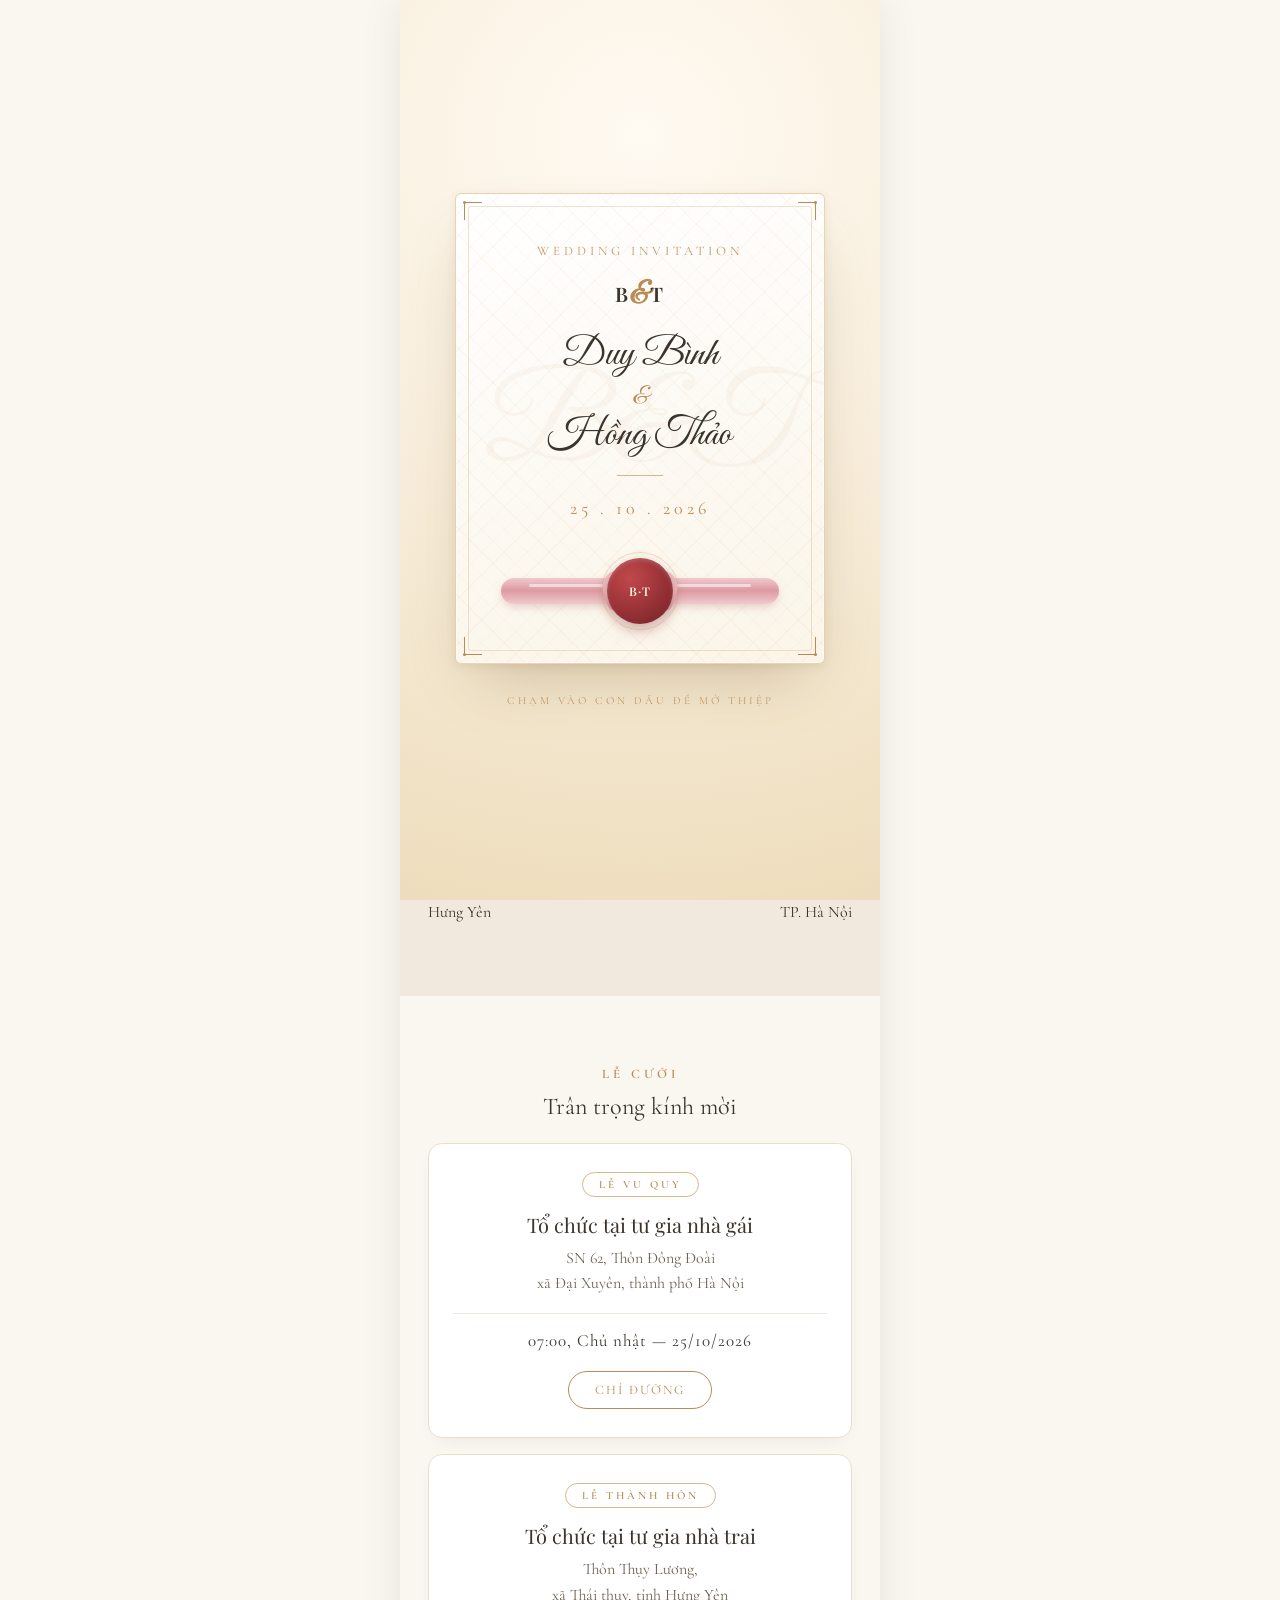
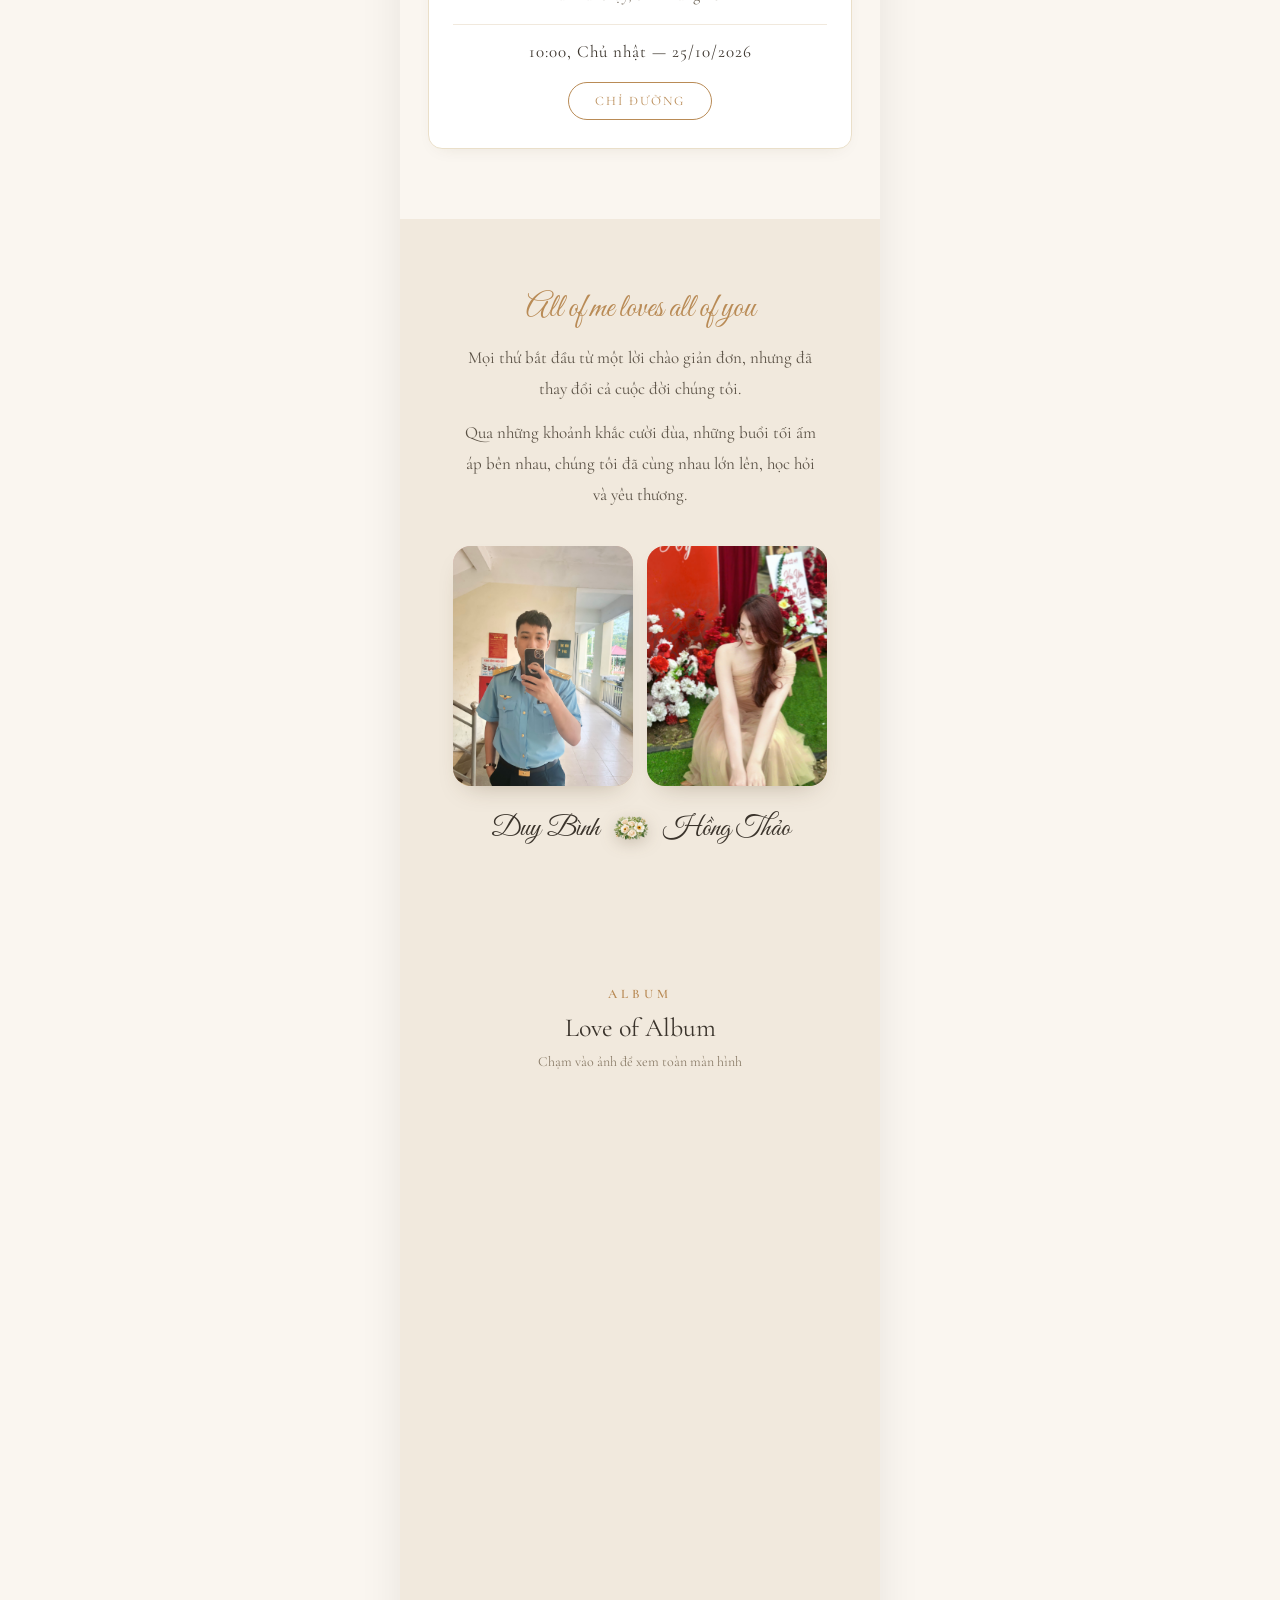
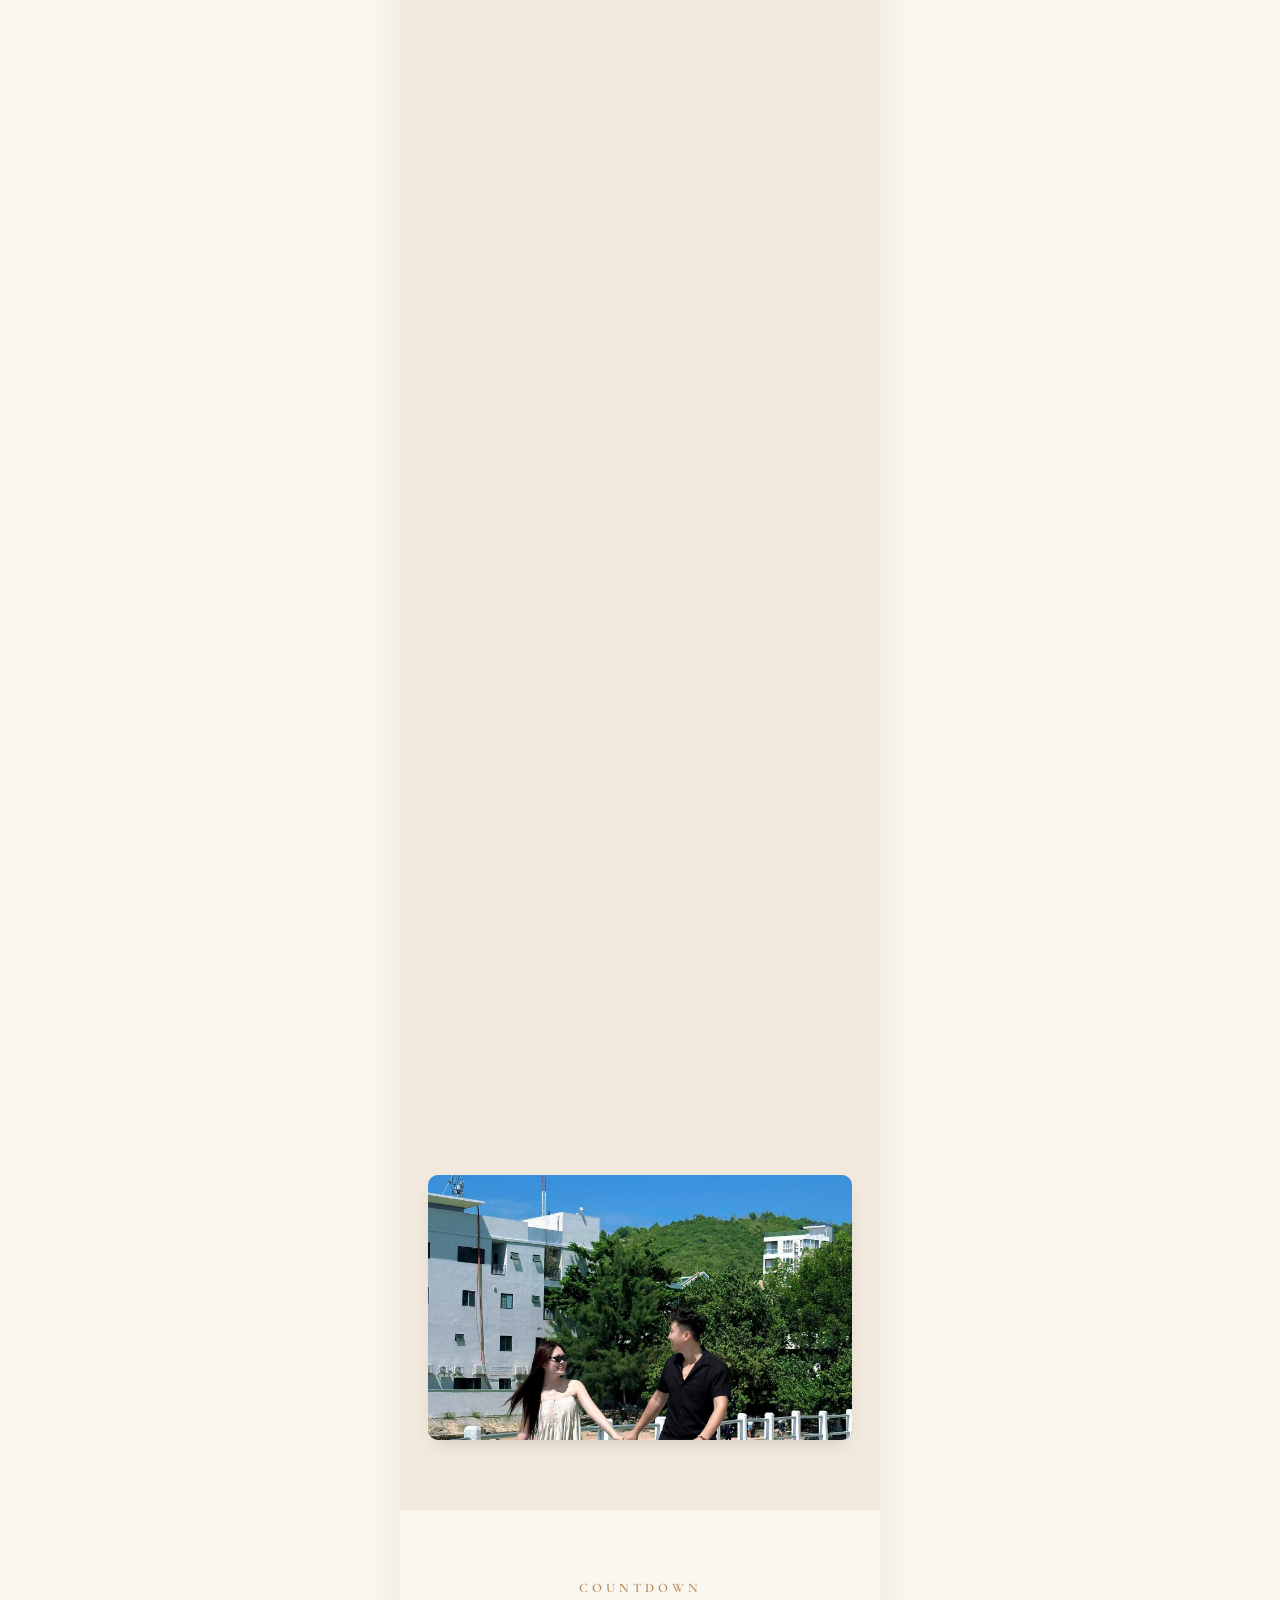
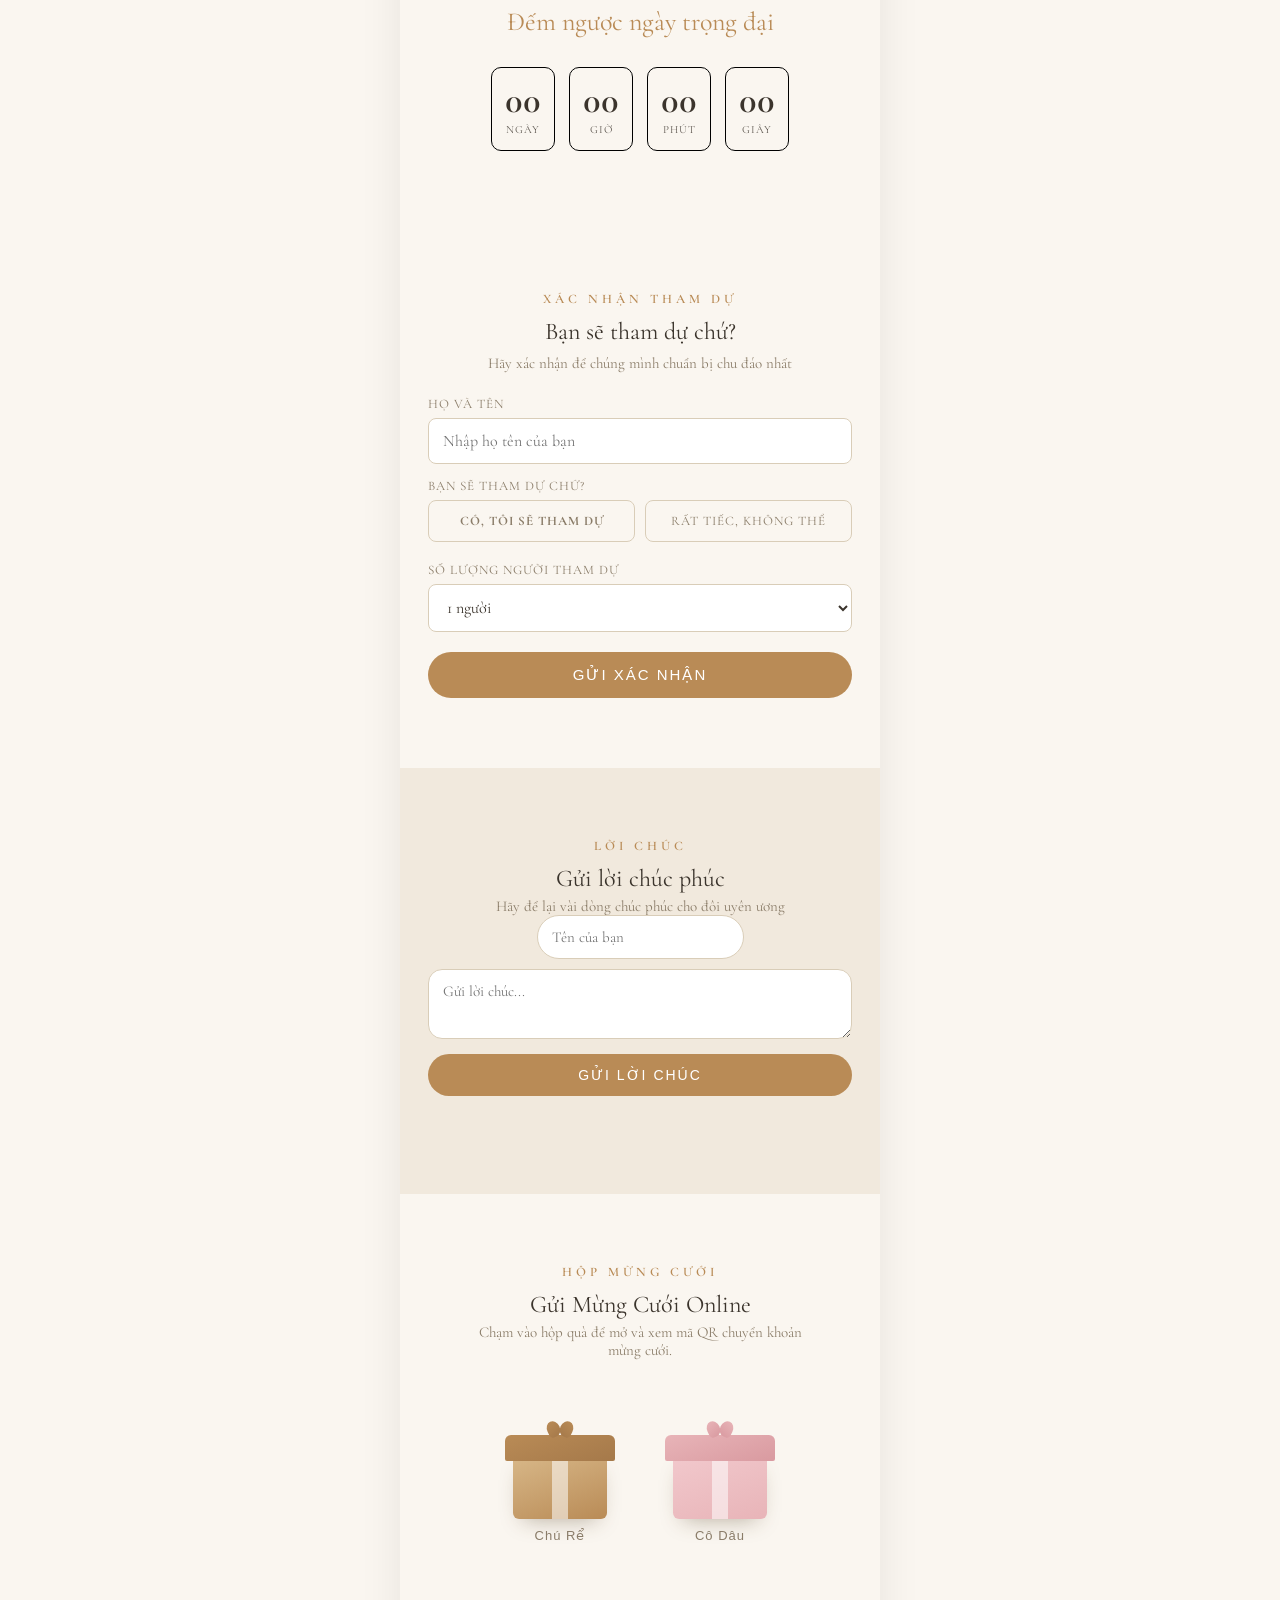
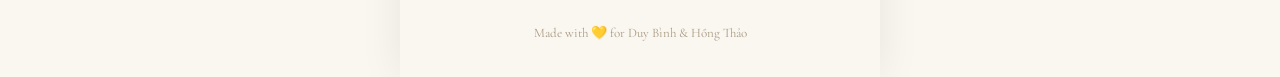
==== index.html @ 0017459c "Add files via upload" ====
<!DOCTYPE html>
<html lang="vi">
<head>
<meta charset="UTF-8">
<meta name="viewport" content="width=device-width, initial-scale=1, maximum-scale=1, user-scalable=no, viewport-fit=cover">
<meta name="theme-color" content="#f4efe6">
<meta name="format-detection" content="telephone=no, date=no, email=no, address=no">
<meta name="mobile-web-app-capable" content="yes">
<meta name="apple-mobile-web-app-capable" content="yes">
<meta name="apple-mobile-web-app-status-bar-style" content="black-translucent">
<title>Duy Bình & Hồng Thảo - Thiệp Cưới Online</title>

<!-- Hiển thị đẹp khi chia sẻ link qua Zalo / Messenger -->
<meta property="og:title" content="Thiệp cưới Duy Bình & Hồng Thảo">
<meta property="og:description" content="Trân trọng kính mời bạn đến chung vui trong ngày cưới của chúng mình - 25/10/2026">
<meta property="og:image" content="https://duybinhphp.github.io/binhthaowedding/images/ab19.jpg">
<meta property="og:image:secure_url" content="https://duybinhphp.github.io/binhthaowedding/images/ab19.jpg">
<meta property="og:image:type" content="image/jpeg">
<meta property="og:image:width" content="1200">
<meta property="og:image:height" content="630">
<meta property="og:url" content="https://duybinhphp.github.io/binhthaowedding/">
<meta property="og:type" content="website">
<meta property="fb:app_id" content="2177525933144656">
 
<link rel="preconnect" href="https://fonts.googleapis.com">
<link rel="preconnect" href="https://fonts.gstatic.com" crossorigin>
<link href="https://fonts.googleapis.com/css2?family=Great+Vibes&family=Playfair+Display:ital,wght@0,400;0,600;1,400&family=Cormorant+Garamond:wght@400;500;600&display=swap" rel="stylesheet">
<link rel="stylesheet" href="style.css?v=3">
</head>
<body>
 
<div class="wrap">

  <!-- COVER : thiệp mời sang trọng, ấn dấu sáp -->
  <div id="cover">
    <div class="lux-envelope" id="envelope">
      <div class="lux-frame">
        <span class="lux-corner tl"></span>
        <span class="lux-corner tr"></span>
        <span class="lux-corner bl"></span>
        <span class="lux-corner br"></span>
 
        <div class="lux-watermark">B&amp;T</div>
 
        <div class="lux-content">
          <div class="lux-eyebrow">Wedding Invitation</div>
          <div class="lux-monogram">B<span>&amp;</span>T</div>
          <div class="lux-names1">Duy Bình</div>
		  <span class="lux-names2">&amp;</span>
		  <div class="lux-names3">Hồng Thảo</div>
          <div class="lux-divider"></div>
          <div class="lux-date">25 . 10 . 2026</div>
		  <div class="lux-guest-row" id="lux-guest-row" hidden>
            <div class="lux-guest-label">Trân trọng kính mời</div>
            <div class="lux-guest-name guest-name-short-fill">Bạn</div>
		  </div>
        </div>
 
        <div class="lux-seal-band">
          <div class="lux-ribbon"></div>
          <div class="lux-bow"></div>
          <button class="wax-seal" id="wax-seal" aria-label="Chạm để mở thiệp">
            <span>B·T</span>
          </button>
        </div>
      </div>
    </div>
    <div class="tap-hint">Chạm vào con dấu để mở thiệp</div>
   </div>
 
  <button id="music-btn" aria-label="Bật/tắt nhạc">🎵</button>
  <audio id="bg-audio" loop src="nhacnen.mp3"></audio>
  
 
  <!-- OPENING PHOTO : ảnh mở đầu thiệp -->
  <section id="opening-photo">
    <div class="opening-photo-frame">
      <img src="images/ab19.jpg" alt="Duy Bình & Hồng Thảo" loading="eager">
      <div class="opening-overlay"></div>
      <div class="opening-caption" id="opening-caption">
        <span class="opening-line"></span>
        <span class="opening-caption-text">Preserve the moment</span>
		<span class="opening-caption-text">25 . 10 . 2026	</span>
      </div>
    </div>
  </section>
  
  
  <!-- HERO -->
  <section id="hero">
    <div class="save reveal">Save Our Date</div>
    <div class="couple script reveal">Duy Bình &amp; Hồng Thảo</div>
    <div class="divider reveal-scale"></div>
    <div class="families">
      <div class="fam reveal-left">
        <h4>Nhà Trai</h4>
        <p>Ông Nguyễn Duy Chung<br>Bà Nguyễn Thị Tuyết<br>Hưng Yên</p>
      </div>
      <div class="fam reveal-right" style="text-align:right;">
        <h4>Nhà Gái</h4>
        <p>Ông Dương Ngọc Hổ<br>Bà Đào Thị Phượng<br>TP. Hà Nội</p>
      </div>
    </div>
  </section>


	<!-- EVENT -->
  <section id="event">
    <div class="eyebrow reveal">Lễ Cưới</div>
    <div class="title reveal" style="font-size:24px;margin:10px 0 22px;">Trân trọng kính mời</div>
    <div class="event-guest-name reveal guest-invite-only" id="event-guest-name" hidden>
      <span class="guest-name-fill">Bạn</span>
    </div>

    <div class="event-cards">
      <div class="event-card reveal-left">
        <div class="event-tag">Lễ Vu Quy</div>
        <div class="event-place">Tổ chức tại tư gia nhà gái</div>
        <div class="event-addr">SN 62, Thôn Đông Đoài<br>xã Đại Xuyên, thành phố Hà Nội</div>
        <div class="event-time">07:00, Chủ nhật — 25/10/2026</div>
        <a class="btn" href="https://maps.app.goo.gl/s2HfSWiJQt2PQpRRA" target="_blank" rel="noopener">Chỉ đường</a>
      </div>

      <div class="event-card reveal-right">
        <div class="event-tag">Lễ Thành Hôn</div>
        <div class="event-place">Tổ chức tại tư gia nhà trai</div>
        <div class="event-addr">Thôn Thụy Lương,<br>xã Thái thụy, tỉnh Hưng Yên</div>
        <div class="event-time">10:00, Chủ nhật — 25/10/2026</div>
        <a class="btn" href="https://maps.app.goo.gl/KR82R8utHtprXz7dA" target="_blank" rel="noopener">Chỉ đường</a>
      </div>
    </div>
  </section>

  <!-- STORY -->
  <section id="story">
    <div class="quote reveal">All of me loves all of you</div>
    <p class="reveal">Mọi thứ bắt đầu từ một lời chào giản đơn, nhưng đã thay đổi cả cuộc đời chúng tôi.</p>
    <p class="reveal">Qua những khoảnh khắc cười đùa, những buổi tối ấm áp bên nhau, chúng tôi đã cùng nhau lớn lên, học hỏi và yêu thương.</p>
    <div class="persons">
      <div class="p reveal-left"><div class="avatar"><img src="images/anh1.jpg" alt="Chú Rể Duy Bình" loading="lazy"></div></div>
      <div class="p reveal-right"><div class="avatar"><img src="images/anh2.jpg" alt="Cô Dâu Hồng Thảo" loading="lazy"></div></div>
    </div>
    <div class="persons-names reveal">
  <span class="pname">Duy Bình</span>
  <img class="bouquet reveal-scale" src="images/hoa.png" alt="Bó hoa cưới" loading="lazy">
  <span class="pname">Hồng Thảo</span>
  </div>
  </section>


  <!-- GALLERY -->
  <section id="gallery">
    <div class="eyebrow reveal">Album</div>
    <div class="title reveal" style="font-size:26px;margin:10px 0;">Love of Album</div>
    <p class="reveal" style="font-size:14px;color:#8a7c68;">Chạm vào ảnh để xem toàn màn hình</p>
    <div class="g-grid">
      <button class="g-item reveal-scale" data-full="images/ab1.jpg"><img src="images/ab1.jpg" alt="Ảnh cưới 1" loading="lazy" decoding="async"></button>
      <button class="g-item reveal-scale" data-full="images/ab2.jpg"><img src="images/ab2.jpg" alt="Ảnh cưới 2" loading="lazy" decoding="async"></button>
      <button class="g-item reveal-scale" data-full="images/ab3.jpg"><img src="images/ab3.jpg" alt="Ảnh cưới 3" loading="lazy" decoding="async"></button>
      <button class="g-item reveal-scale" data-full="images/ab4.jpg"><img src="images/ab4.jpg" alt="Ảnh cưới 4" loading="lazy" decoding="async"></button>
	  <button class="g-item reveal-scale" data-full="images/ab5.jpg"><img src="images/ab5.jpg" alt="Ảnh cưới 5" loading="lazy" decoding="async"></button>
      <button class="g-item reveal-scale" data-full="images/ab6.jpg"><img src="images/ab6.jpg" alt="Ảnh cưới 6" loading="lazy" decoding="async"></button>
      <button class="g-item reveal-scale" data-full="images/ab7.jpg"><img src="images/ab7.jpg" alt="Ảnh cưới 7" loading="lazy" decoding="async"></button>
      <button class="g-item reveal-scale" data-full="images/ab8.jpg"><img src="images/ab8.jpg" alt="Ảnh cưới 8" loading="lazy" decoding="async"></button>
	  <button class="g-item reveal-scale" data-full="images/ab9.jpg"><img src="images/ab9.jpg" alt="Ảnh cưới 9" loading="lazy" decoding="async"></button>
      <button class="g-item reveal-scale" data-full="images/ab10.jpg"><img src="images/ab10.jpg" alt="Ảnh cưới 10" loading="lazy" decoding="async"></button>
    </div>
  </section>

  <!-- Các modal toàn màn hình đặt NGOÀI .wrap (làm con trực tiếp của body) để
     tránh lỗi position:fixed bị kẹt/lệch theo cuộn khi nằm trong khung có
     overflow-x:hidden — lỗi hay gặp trên webview Zalo/Messenger. -->

<!-- LIGHTBOX : xem ảnh toàn màn hình, vuốt ngang đổi ảnh (carousel trượt thật) -->
<div id="lightbox" class="lightbox">
  <button id="lightbox-close" class="lightbox-close" aria-label="Đóng">✕</button>
  <button id="lightbox-prev" class="lightbox-nav prev" aria-label="Ảnh trước" hidden>‹</button>
  <div class="lightbox-viewport" id="lightbox-viewport">
    <div class="lightbox-track" id="lightbox-track"></div>
  </div>
  <button id="lightbox-next" class="lightbox-nav next" aria-label="Ảnh sau" hidden>›</button>
  <div id="lightbox-counter" class="lightbox-counter"></div>
</div>

  <!-- COUNTDOWN -->
  <section id="countdown">
    <div class="eyebrow reveal">Countdown</div>
    <div class="title reveal">Đếm ngược ngày trọng đại</div>
    <div class="cd-grid">
      <div class="cd-item reveal-scale"><div class="num" id="cd-days">00</div><div class="lbl">Ngày</div></div>
      <div class="cd-item reveal-scale"><div class="num" id="cd-hours">00</div><div class="lbl">Giờ</div></div>
      <div class="cd-item reveal-scale"><div class="num" id="cd-mins">00</div><div class="lbl">Phút</div></div>
      <div class="cd-item reveal-scale"><div class="num" id="cd-secs">00</div><div class="lbl">Giây</div></div>
    </div>
  </section>

  <!-- RSVP -->
  <section id="rsvp">
    <div class="eyebrow reveal">Xác nhận tham dự</div>
    <div class="title reveal" style="font-size:24px;margin:10px 0 4px;">Bạn sẽ tham dự chứ?</div>
    <p class="reveal" style="font-size:15px;color:#8a7c68;margin-top:8px;">Hãy xác nhận để chúng mình chuẩn bị chu đáo nhất</p>
    <form id="rsvp-form" class="reveal">
      <div>
        <label>Họ và tên</label>
        <input type="text" id="rsvp-name" placeholder="Nhập họ tên của bạn" required>
      </div>
      <div>
        <label>Bạn sẽ tham dự chứ?</label>
        <div class="radio-row" id="rsvp-attend-row">
          <label><input type="radio" name="attend" value="yes" checked><span>Có, tôi sẽ tham dự</span></label>
          <label><input type="radio" name="attend" value="no"><span>Rất tiếc, không thể</span></label>
        </div>
      </div>
      <div>
        <label>Số lượng người tham dự</label>
        <select id="rsvp-count">
          <option value="1">1 người</option>
          <option value="2">2 người</option>
          <option value="3">3 người</option>
          <option value="4">4 người</option>
          <option value="5">5 người</option>
        </select>
      </div>
      <button type="submit">Gửi xác nhận</button>
      <div class="thanks" id="rsvp-thanks">Cảm ơn bạn! Chúng mình đã nhận được xác nhận của bạn 💛</div>
    </form>
  </section>

  <!-- WISHES -->
  <section id="wishes">
    <div class="eyebrow reveal">Lời chúc</div>
    <div class="title reveal" style="font-size:24px;margin:10px 0 4px;">Gửi lời chúc phúc</div>
    <p class="reveal" style="font-size:15px;color:#8a7c68;">Hãy để lại vài dòng chúc phúc cho đôi uyên ương</p>
    <div class="reveal">
      <input type="text" id="wish-name" placeholder="Tên của bạn">
      <textarea id="wish-text" placeholder="Gửi lời chúc..."></textarea>
      <button id="wish-send">Gửi lời chúc</button>
    </div>
    <div id="wish-list"></div>
  </section>

  <!-- GIFT BOX : hộp mừng cưới dạng quà tặng động -->
  <section id="giftbox">
    <div class="eyebrow reveal">Hộp Mừng Cưới</div>
    <div class="title reveal" style="font-size:24px;margin:10px 0 4px;">Gửi Mừng Cưới Online</div>
    <p class="reveal" style="font-size:15px;color:#8a7c68;max-width:340px;margin:0 auto;">
      Chạm vào hộp quà để mở và xem mã QR chuyển khoản mừng cưới.
    </p>

    <div class="gift-boxes">
      <button class="gift-box reveal-scale" id="box-groom"
        data-name="Chú Rể - Duy Bình"
        data-qr="images/qr1.jpg"
        data-bank="MBbank"
        data-stk="0833733532"
        data-holder="NGUYEN DUY BINH">
        <span class="box-lid"><span class="box-bow"></span></span>
        <span class="box-body"><span class="box-ribbon"></span></span>
        <span class="box-label">Chú Rể</span>
      </button>

      <button class="gift-box reveal-scale" id="box-bride"
        data-name="Cô Dâu - Hồng Thảo"
        data-qr="images/qr2.jpg"
        data-bank="MBbank"
        data-stk="0966866604"
        data-holder="DUONG THI HONG THAO">
        <span class="box-lid pink"><span class="box-bow"></span></span>
        <span class="box-body pink"><span class="box-ribbon"></span></span>
        <span class="box-label">Cô Dâu</span>
      </button>
    </div>

    <div class="copy-toast" id="copy-toast">Đã sao chép số tài khoản</div>
  </section>

  <!-- QR MODAL : hiện khi mở hộp quà -->
  <div id="qr-modal" class="qr-modal">
    <div class="qr-modal-inner">
      <button class="qr-close" id="qr-close" aria-label="Đóng">✕</button>
      <div class="qr-modal-name" id="qr-modal-name"></div>
      <img class="qr-modal-img" id="qr-modal-img" src="" alt="Mã QR chuyển khoản mừng cưới">
      <div class="qr-modal-bank" id="qr-modal-bank"></div>
      <div class="qr-modal-account">
        <span id="qr-modal-stk"></span>
        <button class="copy-btn" id="qr-copy-btn">Sao chép</button>
      </div>
      <div class="qr-modal-holder" id="qr-modal-holder"></div>
    </div>
  </div>

  <footer>
    Made with 💛 for Duy Bình &amp; Hồng Thảo
  </footer>

  <button class="heart-fab" id="heart-fab">❤</button>
</div>

<!-- Firebase SDK -->
<script src="https://www.gstatic.com/firebasejs/10.12.2/firebase-app-compat.js"></script>
<script src="https://www.gstatic.com/firebasejs/10.12.2/firebase-database-compat.js"></script>

<!-- App logic -->
<script src="script.js?v=3"></script>

</body>
</html>
---- style.css ----
:root{
  --gold:#b98b56;
  --gold-light:#d9b98a;
  --cream:#faf6f0;
  --cream-dark:#f1e9dd;
  --ink:#3b342c;
  --pink:#e8b4b8;
  --blue:#a8b5a0;
}
*{box-sizing:border-box; margin:0; padding:0; -webkit-tap-highlight-color:transparent;}
html{scroll-behavior:smooth; -webkit-text-size-adjust:100%;}
body{
  font-family:'Cormorant Garamond', serif;
  background:var(--cream);
  color:var(--ink);
  overflow-x:hidden;
  overscroll-behavior-y:contain;
  touch-action:pan-y;
}
button, a{ touch-action:manipulation; }
img{ max-width:100%; display:block; }
.wrap{max-width:480px; margin:0 auto; position:relative; background:var(--cream); min-height:100vh; min-height:100dvh; box-shadow:0 0 40px rgba(0,0,0,.08); overflow-x:hidden;}

/* Webview Zalo/Messenger đôi khi không hỗ trợ 100vh chuẩn -> dùng dvh khi có thể */
@supports (height: 100dvh){
  .wrap{ min-height:100dvh; }
}

h1,h2,h3, .script{font-family:'Playfair Display', serif;}
.script{font-family:'Great Vibes', cursive;}

/* ---------- Cover : thiệp mời sang trọng, ấn dấu sáp ---------- */
#cover{
  position:fixed; inset:0; z-index:999; max-width:480px; margin:0 auto;
  height:100vh; height:100dvh;
  background:radial-gradient(circle at 50% 15%, #fffaf2 0%, #f7ecd8 55%, #eeddbc 100%);
  display:flex; flex-direction:column; align-items:center; justify-content:center;
  text-align:center; cursor:pointer; transition:opacity .7s ease;
  padding:env(safe-area-inset-top) env(safe-area-inset-right) env(safe-area-inset-bottom) env(safe-area-inset-left);
}
#cover.hide{opacity:0; pointer-events:none;}
 
.lux-envelope{ width:370px; }
 
.lux-frame{
  position:relative;
  width:100%; min-height:460px;
  background:linear-gradient(165deg,#ffffff,#fbf5e9);
  border:1px solid rgba(201,163,101,.45);
  border-radius:6px;
  box-shadow:0 30px 60px -22px rgba(120,90,40,.32), 0 3px 10px rgba(120,90,40,.1), inset 0 0 0 1px rgba(255,255,255,.6);
  display:flex; flex-direction:column; align-items:center; justify-content:center;
  padding:48px 26px 40px;
  transition:transform .7s cubic-bezier(.6,.05,.3,1), opacity .5s ease;
  overflow:hidden;
}
 
/* hoạ tiết hoa văn ẩn, mờ nhẹ phía sau chữ - tạo chiều sâu trang trọng */
.lux-frame::before{
  content:"";
  position:absolute; inset:0; z-index:0;
  background-image:
    repeating-linear-gradient(45deg, rgba(201,163,101,.07) 0, rgba(201,163,101,.07) 1px, transparent 1px, transparent 16px),
    repeating-linear-gradient(-45deg, rgba(201,163,101,.07) 0, rgba(201,163,101,.07) 1px, transparent 1px, transparent 16px);
  opacity:.8;
  pointer-events:none;
}
 
/* viền lồng kép bên trong, cách viền ngoài 1 khoảng - tăng cảm giác trang trọng */
.lux-frame::after{
  content:"";
  position:absolute; inset:12px; z-index:0;
  border:1px solid rgba(201,163,101,.3);
  border-radius:3px;
  pointer-events:none;
}
 
/* watermark monogram mờ ẩn phía sau, tạo chiều sâu như giấy mời cao cấp */
.lux-watermark{
  position:absolute; top:50%; left:50%; transform:translate(-50%,-50%);
  font-family:'Great Vibes',cursive; font-size:120px; color:var(--gold);
  opacity:.05; z-index:0; pointer-events:none; white-space:nowrap;
}
 
.lux-corner{
  position:absolute; width:18px; height:18px; z-index:1;
  border:1.5px solid var(--gold);
}
.lux-corner.tl{ top:8px; left:8px; border-right:none; border-bottom:none; }
.lux-corner.tr{ top:8px; right:8px; border-left:none; border-bottom:none; }
.lux-corner.bl{ bottom:8px; left:8px; border-right:none; border-top:none; }
.lux-corner.br{ bottom:8px; right:8px; border-left:none; border-top:none; }
.lux-corner::after{
  content:""; position:absolute; width:3px; height:3px; border-radius:50%; background:var(--gold);
}
.lux-corner.tl::after{ top:-2px; left:-2px; }
.lux-corner.tr::after{ top:-2px; right:-2px; }
.lux-corner.bl::after{ bottom:-2px; left:-2px; }
.lux-corner.br::after{ bottom:-2px; right:-2px; }
 
.lux-content{ position:relative; z-index:2; color:var(--ink); text-align:center; line-height:1.4; }
.lux-eyebrow{ font-size:13px; letter-spacing:4px; text-transform:uppercase; color:var(--gold); opacity:.9; }
.lux-monogram{
  font-family:'Playfair Display', serif; font-weight:600;
  font-size:20px; line-height:1.3; margin-top:15px; letter-spacing:2px; color:var(--ink);
}
.lux-monogram span{ font-family:'Great Vibes',cursive; font-size:30px; color:var(--gold); margin:0; }
.lux-names1{ font-family:'Great Vibes',cursive; font-size:40px; line-height:1.5; margin-top:10px; margin-bottom: 5px color:var(--ink); }
.lux-names2{ font-family:'Great Vibes',cursive; font-size:25px; line-height:1; margin-top:10px; color:var(--gold); }
.lux-names3{ font-family:'Great Vibes',cursive; font-size:40px; line-height:1; margin-top:5px; color:var(--ink); }
.lux-divider{ width:46px; height:1px; background:var(--gold); margin:20px auto; opacity:.6; }
.lux-date{ font-size:18px; letter-spacing:4px; color:var(--gold); }
.lux-guest-row{
  margin-top:20px;
}
.lux-guest-label{
  font-family:'Great Vibes',cursive; font-size:22px; color:var(--ink); line-height:1.3;
}
.lux-guest-name{
  font-family:'Playfair Display',serif; font-weight:600; font-size:19px;
  letter-spacing:.5px; color:var(--gold); margin-top:6px;
}
 
/* dải nơ lụa mềm mại + dấu sáp, gói gọn trong một băng riêng dưới khối chữ, không đè chữ */
.lux-seal-band{
  position:relative; width:100%; height:64px;
  margin-top:38px;
  display:flex; align-items:center; justify-content:center;
  flex-shrink:0;
}
 
/* dải ruy băng lụa nằm ngang, 2 đầu bo tròn mềm mại thay vì thanh cứng bắt chéo */
.lux-ribbon{
  position:absolute; left:6%; right:6%; top:50%; height:26px; margin-top:-13px; z-index:0;
  border-radius:13px;
  background:linear-gradient(180deg, #f0c9cd 0%, #dd9aa2 48%, #f0c9cd 100%);
  box-shadow:0 4px 10px -2px rgba(180,110,120,.35);
  transition:transform .6s ease, opacity .5s ease;
}
.lux-ribbon::after{
  content:""; position:absolute; left:10%; right:10%; top:6px; height:3px; border-radius:2px;
  background:rgba(255,255,255,.55);
}
 
/* nơ lụa mềm ở giữa, xếp 2 cánh cong tự nhiên phía sau dấu sáp */
.lux-bow{
  position:absolute; left:50%; top:50%; width:74px; height:42px;
  margin-left:-37px; margin-top:-21px; z-index:1;
  transition:transform .6s ease, opacity .5s ease;
}
.lux-bow::before, .lux-bow::after{
  content:""; position:absolute; top:0; width:34px; height:38px;
  background:linear-gradient(160deg, #f0c9cd, #dd9aa2);
  border-radius:50% 50% 55% 8px;
  box-shadow:0 4px 8px -2px rgba(180,110,120,.3);
}
.lux-bow::before{ left:0; transform:rotate(-18deg); }
.lux-bow::after{ right:0; transform:rotate(18deg) scaleX(-1); }
 
/* con dấu sáp nằm trên cùng, đè lên chính giữa nơ lụa */
.wax-seal{
  position:relative; z-index:2;
  width:66px; height:66px; border-radius:50%;
  background:radial-gradient(circle at 35% 30%, #c1484c, #8a2b30 70%, #6b1f22);
  border:none; box-shadow:0 6px 14px rgba(140,60,60,.4), inset 0 2px 4px rgba(255,255,255,.2);
  display:flex; align-items:center; justify-content:center;
  cursor:pointer;
  transition:transform .35s ease, opacity .4s ease;
}
.wax-seal span{
  font-family:'Playfair Display',serif; font-size:12px; letter-spacing:1px; color:#fbeee0; font-weight:600;
}
.wax-seal::before{
  content:""; position:absolute; inset:-6px; border-radius:50%;
  border:1px solid rgba(201,163,101,.35);
}
 
/* trạng thái mở: dấu sáp vỡ ra, nơ + ruy băng tách đôi, khung mờ dần */
.lux-envelope.open .wax-seal{ transform:scale(1.5) rotate(18deg); opacity:0; }
.lux-envelope.open .lux-bow{ transform:scale(.7) rotate(-12deg); opacity:0; }
.lux-envelope.open .lux-ribbon{ transform:scaleX(0); opacity:0; }
.lux-envelope.open .lux-frame{ transform:scale(1.04); opacity:0; transition-delay:.15s; }
 
.tap-hint{
  margin-top:30px; font-size:11px; letter-spacing:3px; text-transform:uppercase;
  color:var(--gold); opacity:.85; animation:pulse 1.8s infinite;
}
@keyframes pulse{0%,100%{opacity:.45;}50%{opacity:1;}}

/* ---------- Music toggle ---------- */
#music-btn{
  position:fixed; top:calc(16px + env(safe-area-inset-top)); right:calc(50% - 240px + 16px); z-index:500;
  width:42px; height:42px; border-radius:50%; background:rgba(255,255,255,.85);
  border:1px solid var(--gold-light); display:flex; align-items:center; justify-content:center;
  cursor:pointer; box-shadow:0 2px 8px rgba(0,0,0,.15);
}
@media (max-width:480px){ #music-btn{ right:16px; } }
#music-btn img{width:20px; height:20px;}
#music-btn.spin img{ animation:spin 2s linear infinite; }
@keyframes spin{ from{transform:rotate(0);} to{transform:rotate(360deg);} }

section{ padding:70px 28px; text-align:center; position:relative; }
.divider{ width:60px; height:1px; background:var(--gold); margin:20px auto; }
.eyebrow{ letter-spacing:4px; font-size:13px; text-transform:uppercase; color:var(--gold); font-weight:600; }

/* ---------- Opening photo : ảnh mở đầu thiệp ---------- */
#opening-photo{ padding:0; }
.opening-photo-frame{ position:relative; width:100%; aspect-ratio:3/4; overflow:hidden; }
.opening-photo-frame img{ width:100%; height:100%; object-fit:cover; display:block; }
.opening-overlay{
  position:absolute; inset:0; pointer-events:none;
  background:linear-gradient(to top, rgba(20,15,10,.55) 0%, rgba(20,15,10,0) 42%);
}
.opening-caption{
  position:absolute; right:22px; bottom:24px; z-index:1;
  display:flex; flex-direction:column; align-items:flex-end;
  padding-bottom:env(safe-area-inset-bottom);
}
.opening-line{
  display:block; width:0; height:1px; background:rgba(255,255,255,.85);
  margin-bottom:10px; transition:width 1s ease .2s;
}
.opening-caption.show .opening-line{ width:44px; }
.opening-caption-text{
  display:inline-block; font-family:'Playfair Display', serif; font-style:italic;
  font-size:20px; letter-spacing:3px; text-transform:uppercase; color:#fff;
  opacity:0; transform:translateY(16px);
  transition:opacity 1s cubic-bezier(.16,1,.3,1) .35s, transform 1s cubic-bezier(.16,1,.3,1) .35s;
}
.opening-caption.show .opening-caption-text{ opacity:1; transform:translateY(0); }
 
.divider{ width:60px; height:1px; background:var(--gold); margin:20px auto; }
.eyebrow{ letter-spacing:4px; font-size:13px; text-transform:uppercase; color:var(--gold); font-weight:600; }


/* ---------- Hero ---------- */
#hero{ padding-top:60px; background:var(--cream-dark); }
#hero .save{ font-size:14px; letter-spacing:3px; text-transform:uppercase; color:var(--gold); }
#hero .couple{ font-family:'Great Vibes',cursive; font-size:35px; margin:12px 0; }
#hero .families{ display:flex; justify-content:space-between; gap:16px; margin-top:30px; text-align:left; font-size:16px; }
#hero .fam{ flex:1; }
#hero .fam h4{ font-size:14px; letter-spacing:2px; color:var(--gold); text-transform:uppercase; margin-bottom:8px; font-weight:600;}
#hero .fam p{ line-height:1.6; }

/* ---------- Countdown ---------- */
#countdown{ background:var(--cream)}
#countdown .eyebrow{ color:var(--gold); }
#countdown .title{ font-size:26px; margin:10px 0 30px; color:var(--gold); }
.cd-grid{ display:flex; justify-content:center; gap:14px; }
.cd-item{ background:rgba(255,255,255,.06); border:1px solid rgba(0,0,0,1); border-radius:10px; padding:14px 10px; min-width:64px; }
.cd-item .num{ font-size:28px; font-weight:600; font-family:'Playfair Display',serif; }
.cd-item .lbl{ font-size:11px; letter-spacing:1px; text-transform:uppercase; opacity:.8; margin-top:4px; }

/* ---------- Event / location : Lễ Vu Quy + Lễ Thành Hôn ---------- */
.event-guest-name{
  font-family:'Playfair Display',serif; font-weight:600; font-style:italic;
  font-size:18px; color:var(--gold); margin-top:-6px; margin-bottom:30px;
}
.event-cards{ display:flex; flex-direction:column; gap:16px; }
.event-card{
  background:#fff; border:1px solid #eadfc9; border-radius:14px; padding:28px 24px;
  box-shadow:0 6px 20px -12px rgba(80,60,30,.18);
  text-align:center;
}
.event-tag{
  display:inline-block; font-size:11px; letter-spacing:3px; text-transform:uppercase;
  color:var(--gold); font-weight:600; padding:5px 16px; margin-bottom:14px;
  border:1px solid var(--gold-light); border-radius:20px;
}
.event-place{ font-size:20px; margin-bottom:8px; font-family:'Playfair Display',serif; }
.event-addr{ font-size:16px; line-height:1.6; color:#6b6153; max-width:260px; margin:0 auto; }
.event-time{
  font-size:17px; margin-top:16px; padding-top:16px; letter-spacing:1px; color:var(--ink);
  border-top:1px solid #f1e9dd;
}
.btn{
  display:inline-block; margin-top:20px; padding:10px 26px; border:1px solid var(--gold);
  color:var(--gold); text-decoration:none; border-radius:30px; font-size:13px; letter-spacing:2px;
  text-transform:uppercase; transition:.25s;
}
.btn:hover{ background:var(--gold); color:#fff; }

/* ---------- Story ---------- */
#story{ background:var(--cream-dark); }
#story .quote{ font-family:'Great Vibes',cursive; font-size:32px; color:var(--gold); margin-bottom:10px;}
#story p{ font-size:17px; line-height:1.8; max-width:360px; margin:14px auto; color:#5a5145;}
 
.persons{ display:flex; align-items:center; justify-content:center; gap:14px; margin-top:36px; }
.persons .p{ width:180px; flex-shrink:0; }
.persons .avatar{
  width:100%; aspect-ratio:3/4; border-radius:18px; overflow:hidden;
  background:linear-gradient(145deg,var(--pink),var(--gold-light));
  box-shadow:0 12px 26px -14px rgba(80,60,30,.35);
}
.persons .avatar img{ width:100%; height:100%; object-fit:cover; display:block; }
 
.persons-names{
  margin-top:24px; display:flex; align-items:center; justify-content:center; gap:14px;
}
.persons-names .pname{ font-family:'Great Vibes',serif; font-size:28px; color:var(--ink); }
.persons-names .bouquet{
  flex-shrink:0; width:36px; height:36px; object-fit:contain;
  filter:drop-shadow(0 4px 8px rgba(80,60,30,.25));
}

/* ---------- Timeline ---------- */
#timeline .tl-item{ display:flex; align-items:center; gap:16px; max-width:320px; margin:0 auto 22px; text-align:left; }
#timeline .tl-time{ font-family:'Playfair Display',serif; font-size:20px; color:var(--gold); min-width:70px; }
#timeline .tl-dot{ width:10px; height:10px; border-radius:50%; background:var(--gold); flex-shrink:0; }
#timeline .tl-label{ font-size:17px; }

/* ---------- Gallery : ảnh 1 nằm ngang full hàng, ảnh 2-3 chia đôi, lặp lại mỗi 3 ảnh ---------- */
#gallery{ background:var(--cream-dark); }
.g-grid{
  display:grid;
  grid-template-columns:repeat(2, 1fr);
  gap:10px;
  margin-top:22px;
}
.g-item{
  aspect-ratio:3/4; border-radius:10px; overflow:hidden; position:relative;
  border:none; padding:0; cursor:pointer;
  background:linear-gradient(160deg,var(--gold-light),var(--pink));
  -webkit-tap-highlight-color:transparent;
  box-shadow:0 8px 18px -10px rgba(80,60,30,.3);
}
/* ảnh thứ 1, 4, 7... : chiếm trọn hàng, tỉ lệ ngang */
.g-item:nth-child(3n+1){ grid-column:1 / -1; aspect-ratio:16/10; }
.g-item img{ width:100%; height:100%; object-fit:cover; display:block; transition:transform .35s ease; }
.g-item:active img{ transform:scale(1.05); }
.g-item::after{
  content:"⤢"; position:absolute; right:8px; bottom:8px; width:24px; height:24px; border-radius:50%;
  background:rgba(0,0,0,.4); color:#fff; font-size:13px; display:flex; align-items:center; justify-content:center;
  pointer-events:none; opacity:0; transition:opacity .2s ease;
}
.g-item:active::after{ opacity:1; }

/* ---------- Lightbox: xem ảnh toàn màn hình ---------- */
.lightbox{
  position:fixed; inset:0; z-index:1000;
  background:rgba(10,8,6,.96);
  opacity:0; visibility:hidden; transition:opacity .25s ease;
}
.lightbox.open{ opacity:1; visibility:visible; }
 
/* khung nhìn: chỉ 1 ảnh lọt trong khung, phần dư của track bị ẩn */
.lightbox-viewport{
  position:absolute; inset:0;
  overflow:hidden;
  touch-action:none; /* để JS toàn quyền xử lý vuốt, tránh trình duyệt tranh chấp cử chỉ gây giật */
  padding:env(safe-area-inset-top) env(safe-area-inset-right) env(safe-area-inset-bottom) env(safe-area-inset-left);
}
 
/* dải ảnh dài nằm ngang, mỗi ảnh chiếm đúng 100% khung nhìn, trượt bằng transform */
.lightbox-track{
  display:flex; height:100%;
  transition:transform .3s cubic-bezier(.22,.9,.32,1);
  will-change:transform;
  backface-visibility:hidden; /* hạn chế flicker khi tăng tốc GPU trên một số webview */
}
.lightbox-slide{
  flex:0 0 100%; width:100%; height:100%;
  display:flex; align-items:center; justify-content:center;
  padding:0 16px;
}
.lightbox-slide img{
  max-width:100%; max-height:88vh; width:auto; height:auto; border-radius:4px;
  object-fit:contain;
  -webkit-user-drag:none; user-drag:none;
  -webkit-touch-callout:none;
  -webkit-user-select:none; user-select:none;
  pointer-events:none; /* để mọi cử chỉ chạm do .lightbox xử lý, ảnh không "giành" sự kiện */
}
 
.lightbox-close{
  position:absolute; top:calc(16px + env(safe-area-inset-top)); right:16px;
  width:40px; height:40px; border-radius:50%; border:none; background:rgba(255,255,255,.12);
  color:#fff; font-size:18px; cursor:pointer; z-index:1001;
}
 
.lightbox-nav{
  position:absolute; top:50%; transform:translateY(-50%);
  width:44px; height:44px; border-radius:50%; border:none; background:rgba(255,255,255,.12);
  color:#fff; font-size:26px; line-height:1; cursor:pointer; z-index:1001;
  display:flex; align-items:center; justify-content:center;
  -webkit-tap-highlight-color:transparent;
}
.lightbox-nav.prev{ left:calc(10px + env(safe-area-inset-left)); }
.lightbox-nav.next{ right:calc(10px + env(safe-area-inset-right)); }
.lightbox-nav:active{ background:rgba(255,255,255,.25); }
.lightbox-nav[hidden]{ display:none; }
 
.lightbox-counter{
  position:absolute; bottom:calc(20px + env(safe-area-inset-bottom)); left:50%; transform:translateX(-50%);
  color:#fff; font-size:13px; letter-spacing:1px; opacity:.8; z-index:1001;
}

/* ---------- RSVP ---------- */
#rsvp form{ display:flex; flex-direction:column; gap:14px; margin-top:24px; text-align:left; }
#rsvp label{ font-size:13px; letter-spacing:1px; text-transform:uppercase; color:#8a7c68; display:block; margin-bottom:6px; }
#rsvp input[type=text], #rsvp select{
  width:100%; padding:12px 14px; border:1px solid #d9cdb8; border-radius:8px; background:#fff;
  font-family:inherit; font-size:16px; color:var(--ink);
}
.radio-row{ display:flex; gap:10px; }
.radio-row label{ flex:1; border:1px solid #d9cdb8; border-radius:8px; padding:12px; text-align:center; cursor:pointer; font-size:14px; text-transform:none; letter-spacing:0; }
.radio-row input{ display:none; }
.radio-row input:checked + span{ font-weight:700; }
.radio-row label.active{ border-color:var(--gold); background:#fbf1e3; color:var(--gold); }
#rsvp button{
  margin-top:6px; padding:14px; border:none; border-radius:30px; background:var(--gold); color:#fff;
  font-size:15px; letter-spacing:2px; text-transform:uppercase; cursor:pointer;
}
#rsvp .thanks{ display:none; margin-top:16px; padding:14px; background:#fbf1e3; border-radius:10px; color:var(--gold); font-size:15px; }

/* ---------- Wishes ---------- */
#wishes{ background:var(--cream-dark); }
#wish-form{ display:flex; gap:8px; margin-top:24px; }
#wish-name{ flex:1; padding:12px 14px; border:1px solid #d9cdb8; border-radius:30px; font-family:inherit; font-size:15px; }
#wish-text{ width:100%; margin-top:10px; padding:12px 14px; border:1px solid #d9cdb8; border-radius:14px; font-family:inherit; font-size:15px; min-height:70px; resize:vertical; }
#wish-send{ margin-top:10px; width:100%; padding:13px; border:none; border-radius:30px; background:var(--gold); color:#fff; font-size:14px; letter-spacing:2px; text-transform:uppercase; cursor:pointer; }
#wish-list{ margin-top:28px; display:flex; flex-direction:column; gap:12px; max-height:420px; overflow-y:auto; text-align:left; }
.wish-card{ background:#fff; border:1px solid #eadfc9; border-radius:12px; padding:14px 16px; }
.wish-card .wname{ font-weight:700; color:var(--gold); font-size:15px; }
.wish-card .wtext{ font-size:15px; margin-top:4px; line-height:1.5; color:#4a4137; }
.wish-card .wtime{ font-size:11px; color:#a89a83; margin-top:6px; }

.heart-fab{
  position:fixed; bottom:calc(20px + env(safe-area-inset-bottom)); right:calc(50% - 240px + 16px); z-index:400;
  width:52px; height:52px; border-radius:50%; background:var(--pink); color:#fff; border:none;
  font-size:22px; box-shadow:0 4px 14px rgba(0,0,0,.2); cursor:pointer;
}
@media (max-width:480px){ .heart-fab{ right:16px; } }
.float-heart{ position:fixed; font-size:22px; pointer-events:none; z-index:401; animation:rise 1.6s ease-out forwards; }
@keyframes rise{ 0%{ transform:translateY(0) scale(1); opacity:1;} 100%{ transform:translateY(-160px) scale(1.3); opacity:0;} }

/* ---------- Gift box : hộp mừng cưới dạng quà tặng động ---------- */
#giftbox{ background:var(--cream); }

.gift-boxes{ display:flex; justify-content:center; gap:50px; margin-top:40px; }

.gift-box{
  position:relative; width:110px; height:120px; border:none; background:none; cursor:pointer; padding:0;
  -webkit-tap-highlight-color:transparent;
}
.gift-box .box-label{
  position:absolute; left:0; right:0; bottom:-24px; font-size:13px; letter-spacing:1px; color:#8a7c68;
}

/* thân hộp */
.box-body{
  position:absolute; left:8px; right:8px; bottom:0; height:66px;
  background:linear-gradient(160deg, var(--gold-light), var(--gold));
  border-radius:6px;
  box-shadow:0 10px 22px -10px rgba(80,60,30,.4);
  overflow:hidden;
}
.box-body.pink{ background:linear-gradient(160deg, #f2c9cd, var(--pink)); }
.box-ribbon{ position:absolute; top:0; bottom:0; left:50%; width:16px; margin-left:-8px; background:rgba(255,255,255,.55); }

/* nắp hộp */
.box-lid{
  position:absolute; left:0; right:0; top:36px; height:26px;
  background:linear-gradient(160deg, var(--gold), #a5794a);
  border-radius:6px 6px 2px 2px;
  transform-origin:50% 100%;
  transition:transform .5s cubic-bezier(.4,1.6,.5,1), box-shadow .5s ease;
  z-index:2;
}
.box-lid.pink{ background:linear-gradient(160deg, var(--pink), #d99aa0); }

/* nơ trên nắp */
.box-bow{
  position:absolute; top:-14px; left:50%; transform:translateX(-50%);
  width:26px; height:20px;
}
.box-bow::before, .box-bow::after{
  content:""; position:absolute; top:0; width:13px; height:16px;
  background:inherit; border-radius:50% 50% 50% 4px;
}
.box-bow{ background:transparent; }
.box-bow::before{ left:0; background:linear-gradient(160deg, var(--gold), #a5794a); transform:rotate(-25deg); }
.box-bow::after{ right:0; background:linear-gradient(160deg, var(--gold), #a5794a); transform:rotate(25deg) scaleX(-1); }
.box-lid.pink .box-bow::before, .box-lid.pink .box-bow::after{ background:linear-gradient(160deg, var(--pink), #d99aa0); }

/* trạng thái bồng bềnh chờ chạm */
.gift-box{ animation:float 2.6s ease-in-out infinite; }
.gift-box:nth-child(2){ animation-delay:.4s; }
@keyframes float{ 0%,100%{ transform:translateY(0); } 50%{ transform:translateY(-6px); } }

/* khi mở: nắp bật lên và nghiêng ra, hộp rung nhẹ */
.gift-box.opening{ animation:none; }
.gift-box.opening .box-lid{ transform:translateY(-34px) rotate(-18deg); box-shadow:0 14px 18px -8px rgba(0,0,0,.35); }
.gift-box.opening .box-body{ animation:shake .4s ease; }
@keyframes shake{ 0%,100%{ transform:translateX(0); } 25%{ transform:translateX(-3px); } 75%{ transform:translateX(3px); } }

/* ---------- Modal QR ---------- */
.qr-modal{
  position:fixed; inset:0; z-index:1000;
  background:rgba(20,16,12,.7);
  display:flex; align-items:center; justify-content:center;
  opacity:0; visibility:hidden; transition:opacity .3s ease;
  padding:20px env(safe-area-inset-right) env(safe-area-inset-bottom) env(safe-area-inset-left);
}
.qr-modal.open{ opacity:1; visibility:visible; }
.qr-modal-inner{
  position:relative; width:100%; max-width:300px; background:#fff; border-radius:18px;
  padding:28px 22px 24px; text-align:center;
  transform:scale(.85) translateY(10px); transition:transform .3s cubic-bezier(.3,1.4,.5,1);
  box-shadow:0 20px 50px rgba(0,0,0,.3);
}
.qr-modal.open .qr-modal-inner{ transform:scale(1) translateY(0); }
.qr-close{
  position:absolute; top:12px; right:12px; width:30px; height:30px; border-radius:50%;
  border:none; background:#f1e9dd; color:#8a7c68; font-size:14px; cursor:pointer;
}
.qr-modal-name{ font-family:'Playfair Display',serif; font-size:17px; color:var(--ink); margin-bottom:14px; }
.qr-modal-img{
  width:180px; height:180px; margin:0 auto 16px; border-radius:10px; object-fit:cover;
  border:1px solid #eadfc9; background:#faf6f0;
}
.qr-modal-bank{ font-size:14px; color:#8a7c68; }
.qr-modal-account{ display:flex; align-items:center; justify-content:center; gap:10px; margin-top:8px; }
.qr-modal-account span{ font-size:18px; letter-spacing:.5px; color:var(--ink); font-weight:600; }
.qr-modal-holder{ font-size:12px; letter-spacing:1px; color:#a89a83; margin-top:6px; text-transform:uppercase; }

.copy-btn{
  flex-shrink:0; padding:6px 14px; border:1px solid var(--gold); border-radius:20px;
  background:#fff; color:var(--gold); font-size:12px; letter-spacing:1px; text-transform:uppercase;
  cursor:pointer; transition:.2s;
}
.copy-btn:active{ background:var(--gold); color:#fff; }
.copy-btn.copied{ background:var(--gold); color:#fff; border-color:var(--gold); }

.copy-toast{
  position:fixed; left:50%; bottom:calc(90px + env(safe-area-inset-bottom));
  transform:translateX(-50%) translateY(20px);
  background:var(--ink); color:#fff; font-size:13px; padding:10px 18px; border-radius:30px;
  opacity:0; pointer-events:none; transition:opacity .25s ease, transform .25s ease; z-index:1100;
  white-space:nowrap;
}
.copy-toast.show{ opacity:1; transform:translateX(-50%) translateY(0); }

/* ---------- Reveal khi cuộn: chữ xuất hiện mượt, không cứng nhắc ---------- */
.reveal, .reveal-left, .reveal-right, .reveal-scale{
  opacity:0;
  transition:opacity .65s cubic-bezier(.22,.9,.32,1), transform .65s cubic-bezier(.22,.9,.32,1);
  will-change:opacity, transform;
  backface-visibility:hidden;
}
.reveal{ transform:translateY(16px); }
.reveal-left{ transform:translate(-20px, 6px); }
.reveal-right{ transform:translate(20px, 6px); }
.reveal-scale{ transform:translateY(10px) scale(.94); }
 
.reveal.revealed, .reveal-left.revealed, .reveal-right.revealed, .reveal-scale.revealed{
  opacity:1;
  transform:translate(0,0) scale(1);
  will-change:auto; /* tắt sau khi chạy xong để tiết kiệm tài nguyên GPU */
}
@media (prefers-reduced-motion: reduce){
  .reveal, .reveal-left, .reveal-right, .reveal-scale{ opacity:1; transform:none; transition:none; }
}
 
footer{ padding:36px 20px calc(36px + env(safe-area-inset-bottom)); text-align:center; font-size:13px; color:#a89a83; }

/* ---------- Tối ưu cho màn hình nhỏ (đa số khách mở qua Zalo/Messenger in-app browser) ---------- */
@media (max-width:380px){
  section{ padding:52px 20px; }
  #hero .couple{ font-size:38px; }
  #countdown .title{ font-size:22px; }
  .cd-item{ min-width:56px; padding:12px 6px; }
  .cd-item .num{ font-size:24px; }
  #story .quote{ font-size:26px; }
  .lux-envelope{ width:270px; }
  .lux-frame{ min-height:360px; padding:36px 20px 32px; }
  .lux-seal-band{ margin-top:28px; }
  .g-grid{ gap:8px; }
  .persons{ gap:8px; }
  .persons .p{ width:108px; }
  .persons-names{ gap:8px; }
  .persons-names .bouquet{ font-size:22px; }
}
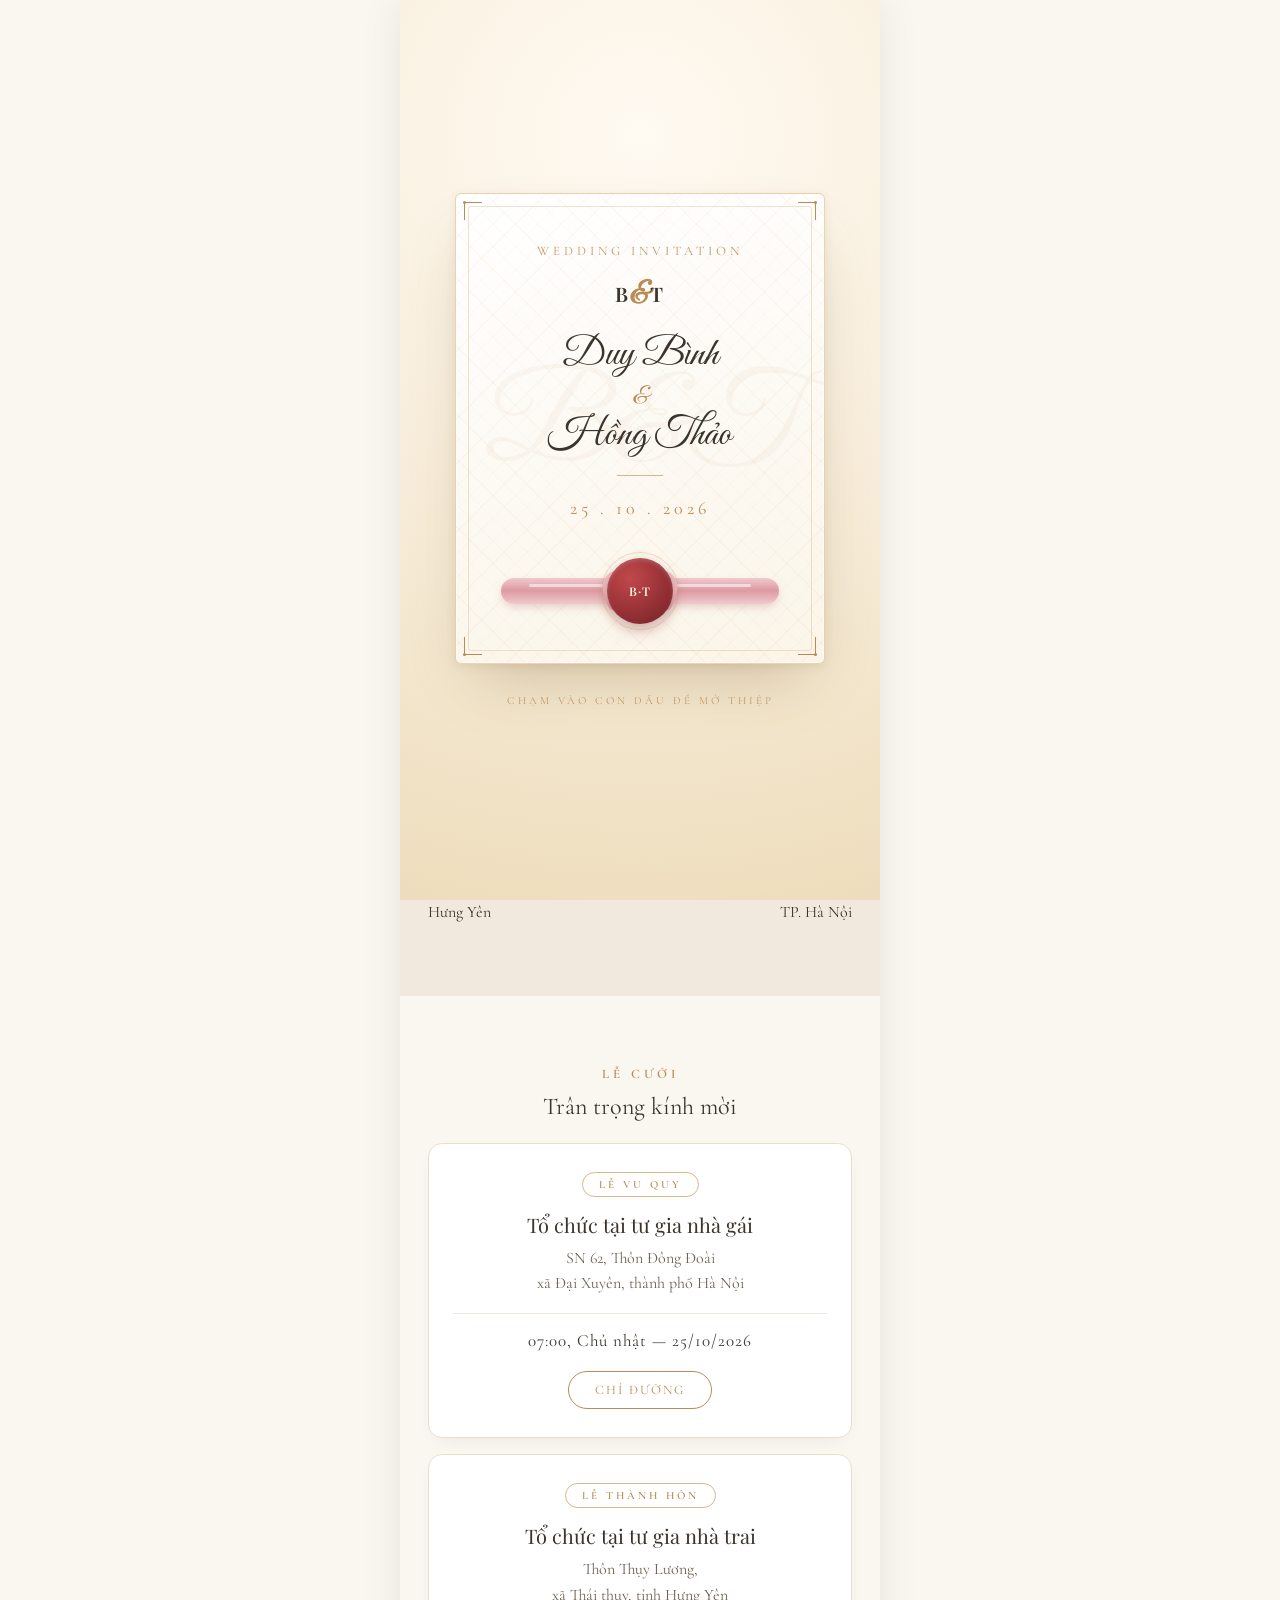
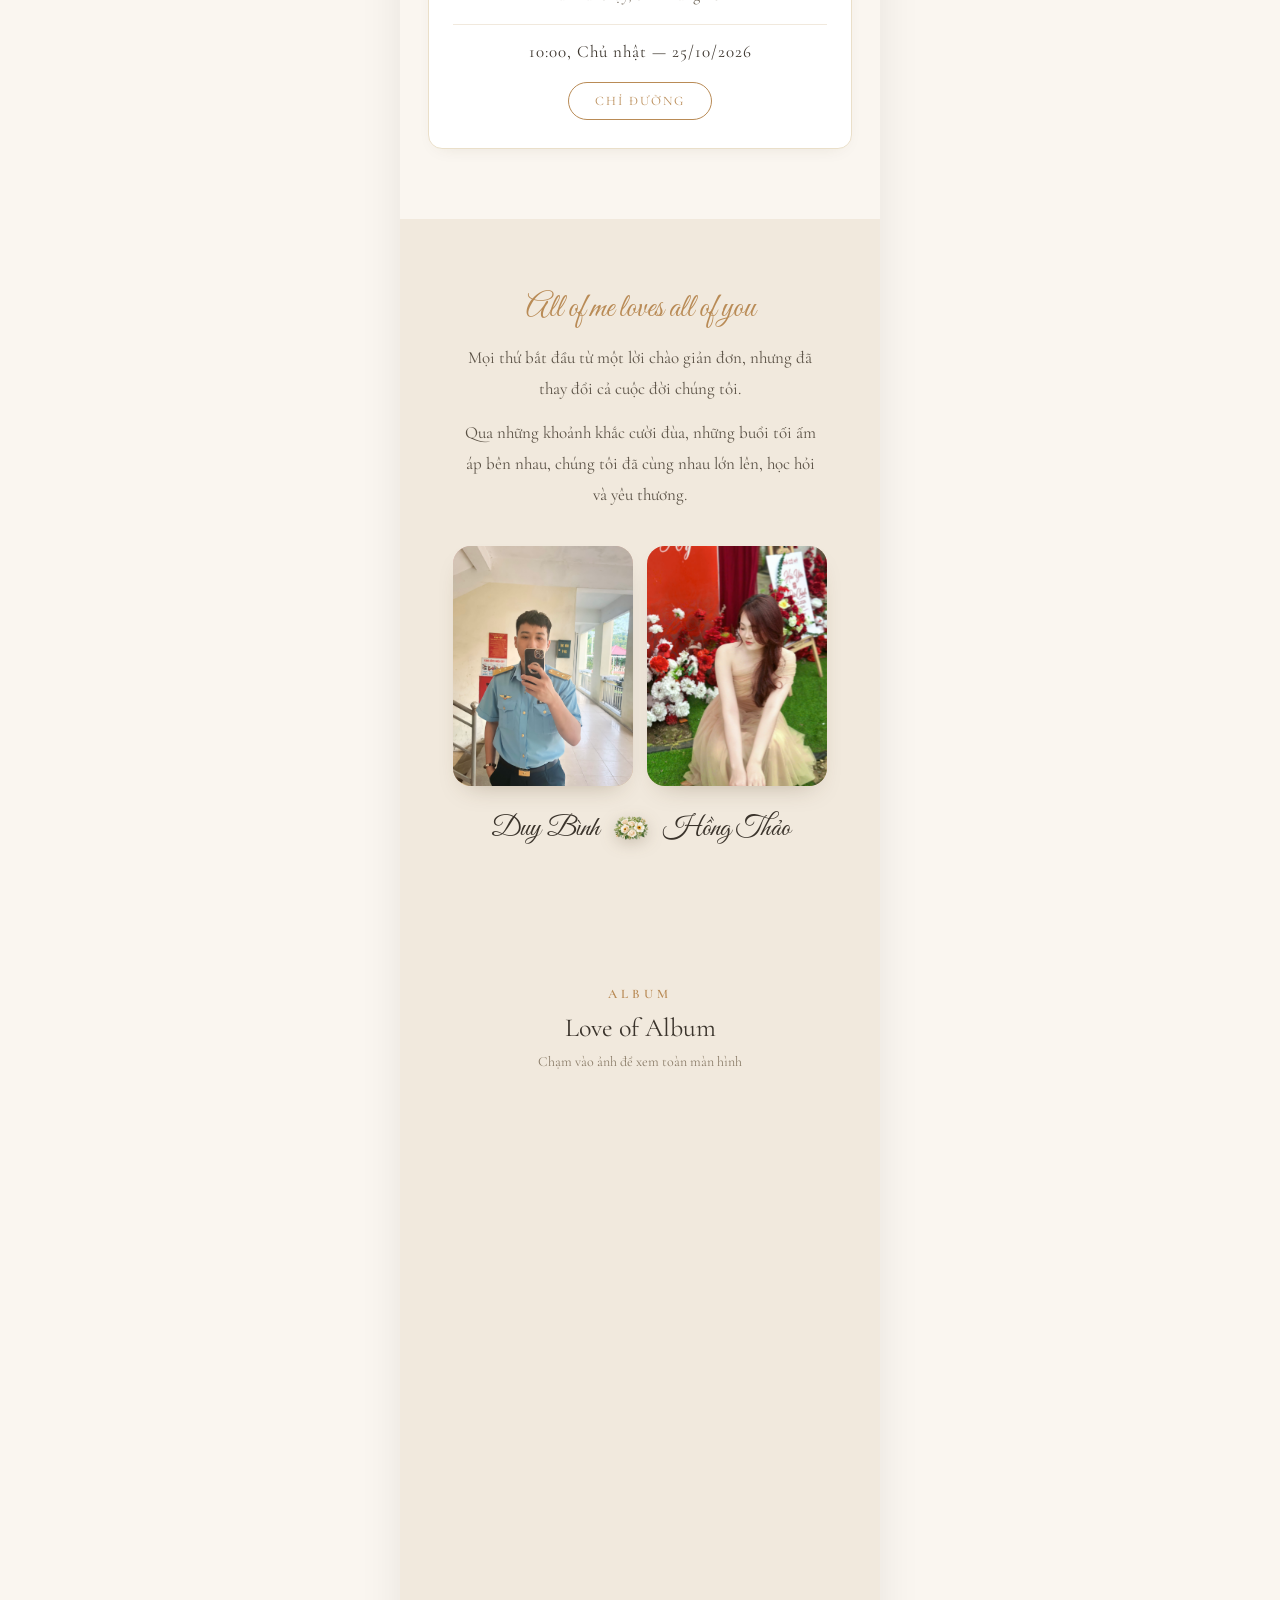
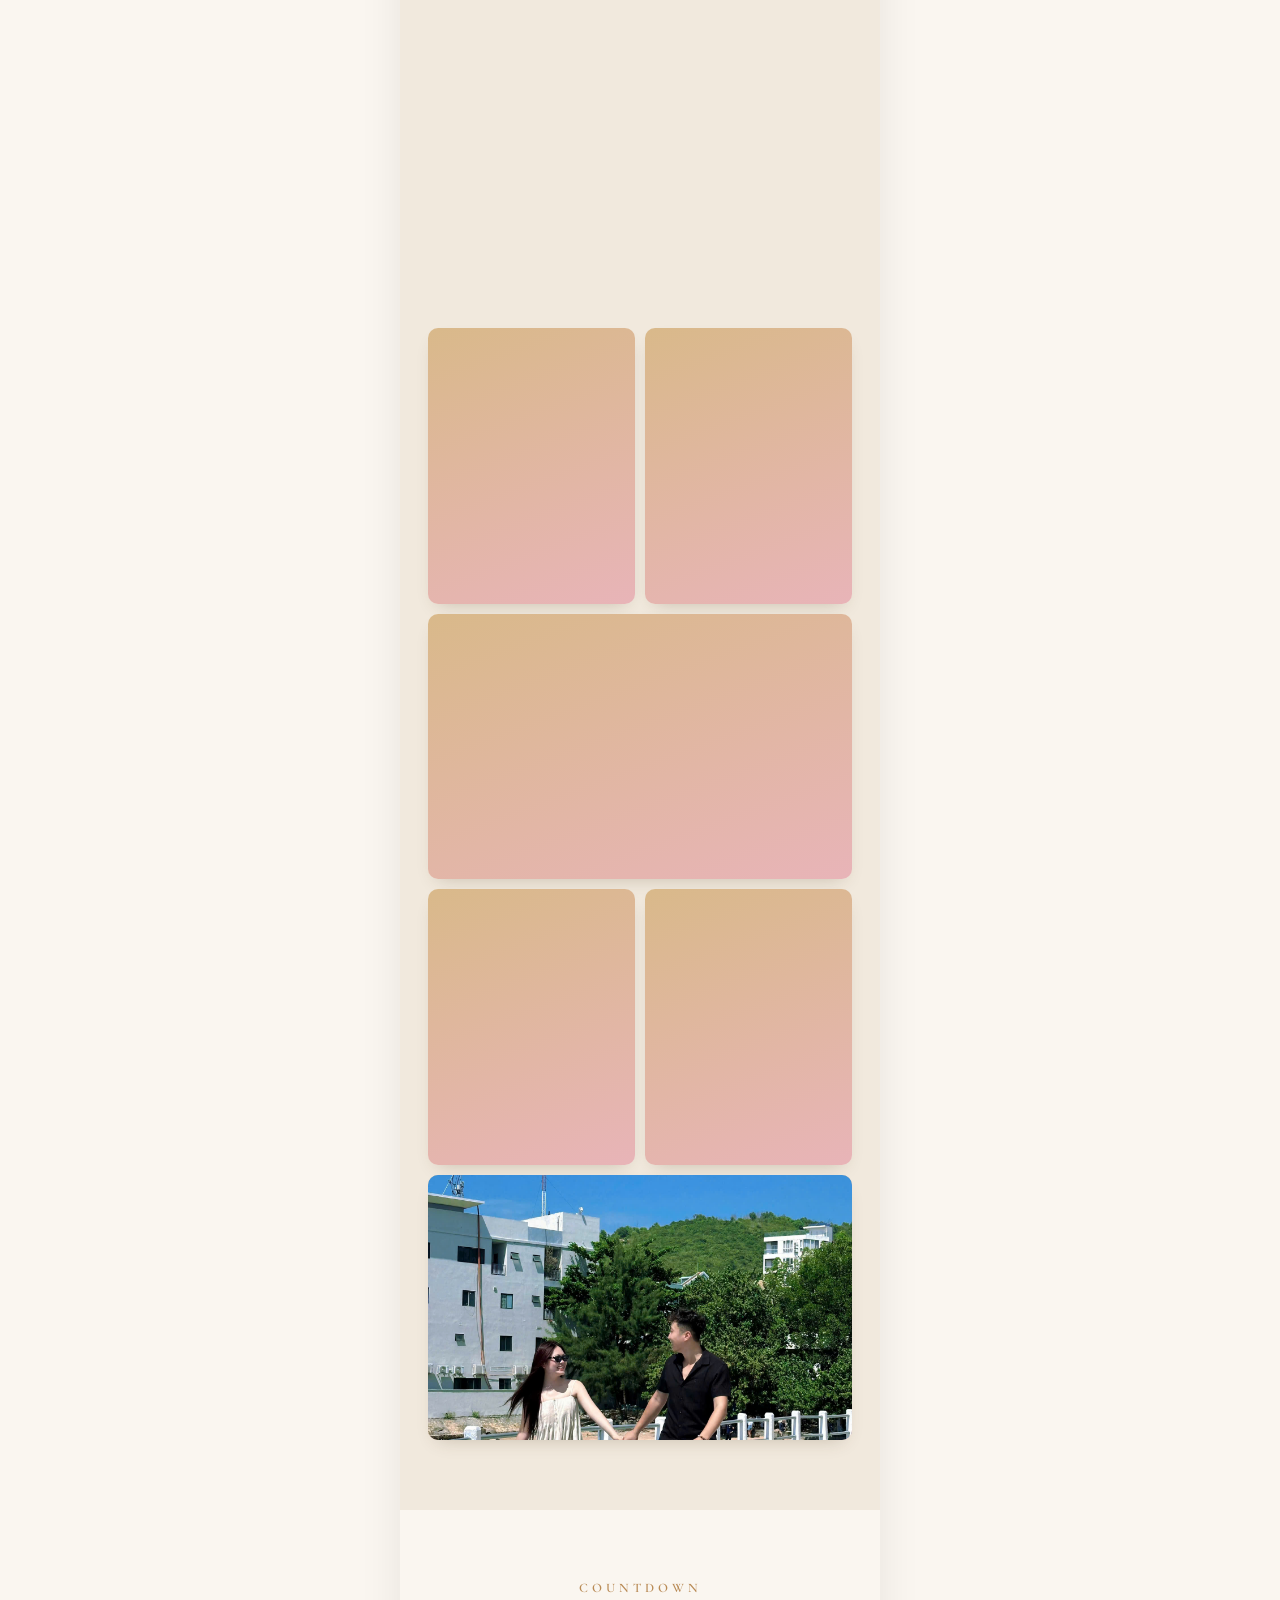
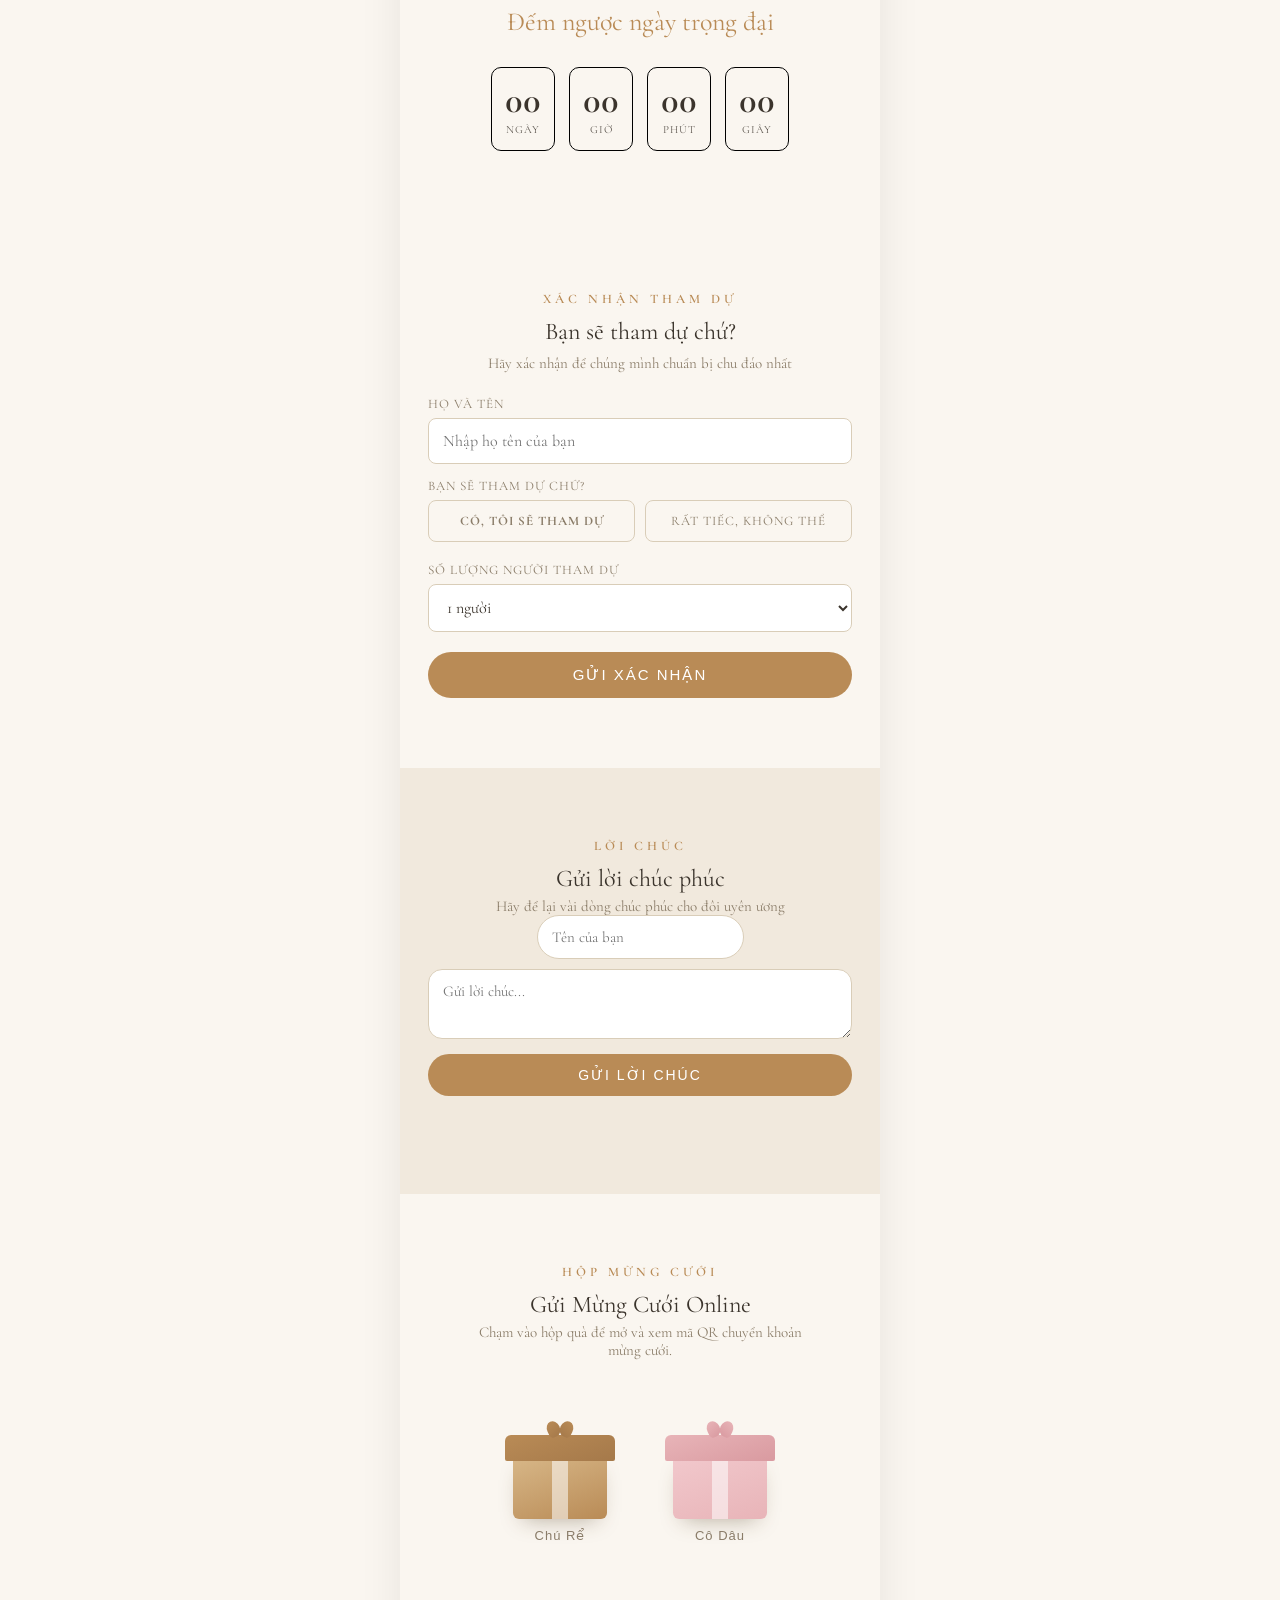
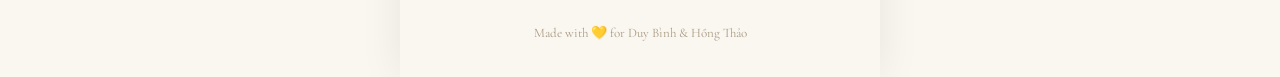
==== commit da8c16a2: "Update index.html" ====
--- a/index.html
+++ b/index.html
@@ -25,7 +25,7 @@
 <link rel="preconnect" href="https://fonts.googleapis.com">
 <link rel="preconnect" href="https://fonts.gstatic.com" crossorigin>
 <link href="https://fonts.googleapis.com/css2?family=Great+Vibes&family=Playfair+Display:ital,wght@0,400;0,600;1,400&family=Cormorant+Garamond:wght@400;500;600&display=swap" rel="stylesheet">
-<link rel="stylesheet" href="style.css?v=3">
+<link rel="stylesheet" href="style.css?v=5">
 </head>
 <body>
  
@@ -301,7 +301,7 @@
 <script src="https://www.gstatic.com/firebasejs/10.12.2/firebase-database-compat.js"></script>
 
 <!-- App logic -->
-<script src="script.js?v=3"></script>
+<script src="script.js?v=5"></script>
 
 </body>
 </html>
--- a/style.css
+++ b/style.css
@@ -111,10 +111,10 @@
 .lux-divider{ width:46px; height:1px; background:var(--gold); margin:20px auto; opacity:.6; }
 .lux-date{ font-size:18px; letter-spacing:4px; color:var(--gold); }
 .lux-guest-row{
-  margin-top:20px;
+  margin-top:26px;
 }
 .lux-guest-label{
-  font-family:'Great Vibes',cursive; font-size:22px; color:var(--ink); line-height:1.3;
+  font-family:'Great Vibes',cursive; font-size:26px; color:var(--ink); line-height:1.3;
 }
 .lux-guest-name{
   font-family:'Playfair Display',serif; font-weight:600; font-size:19px;
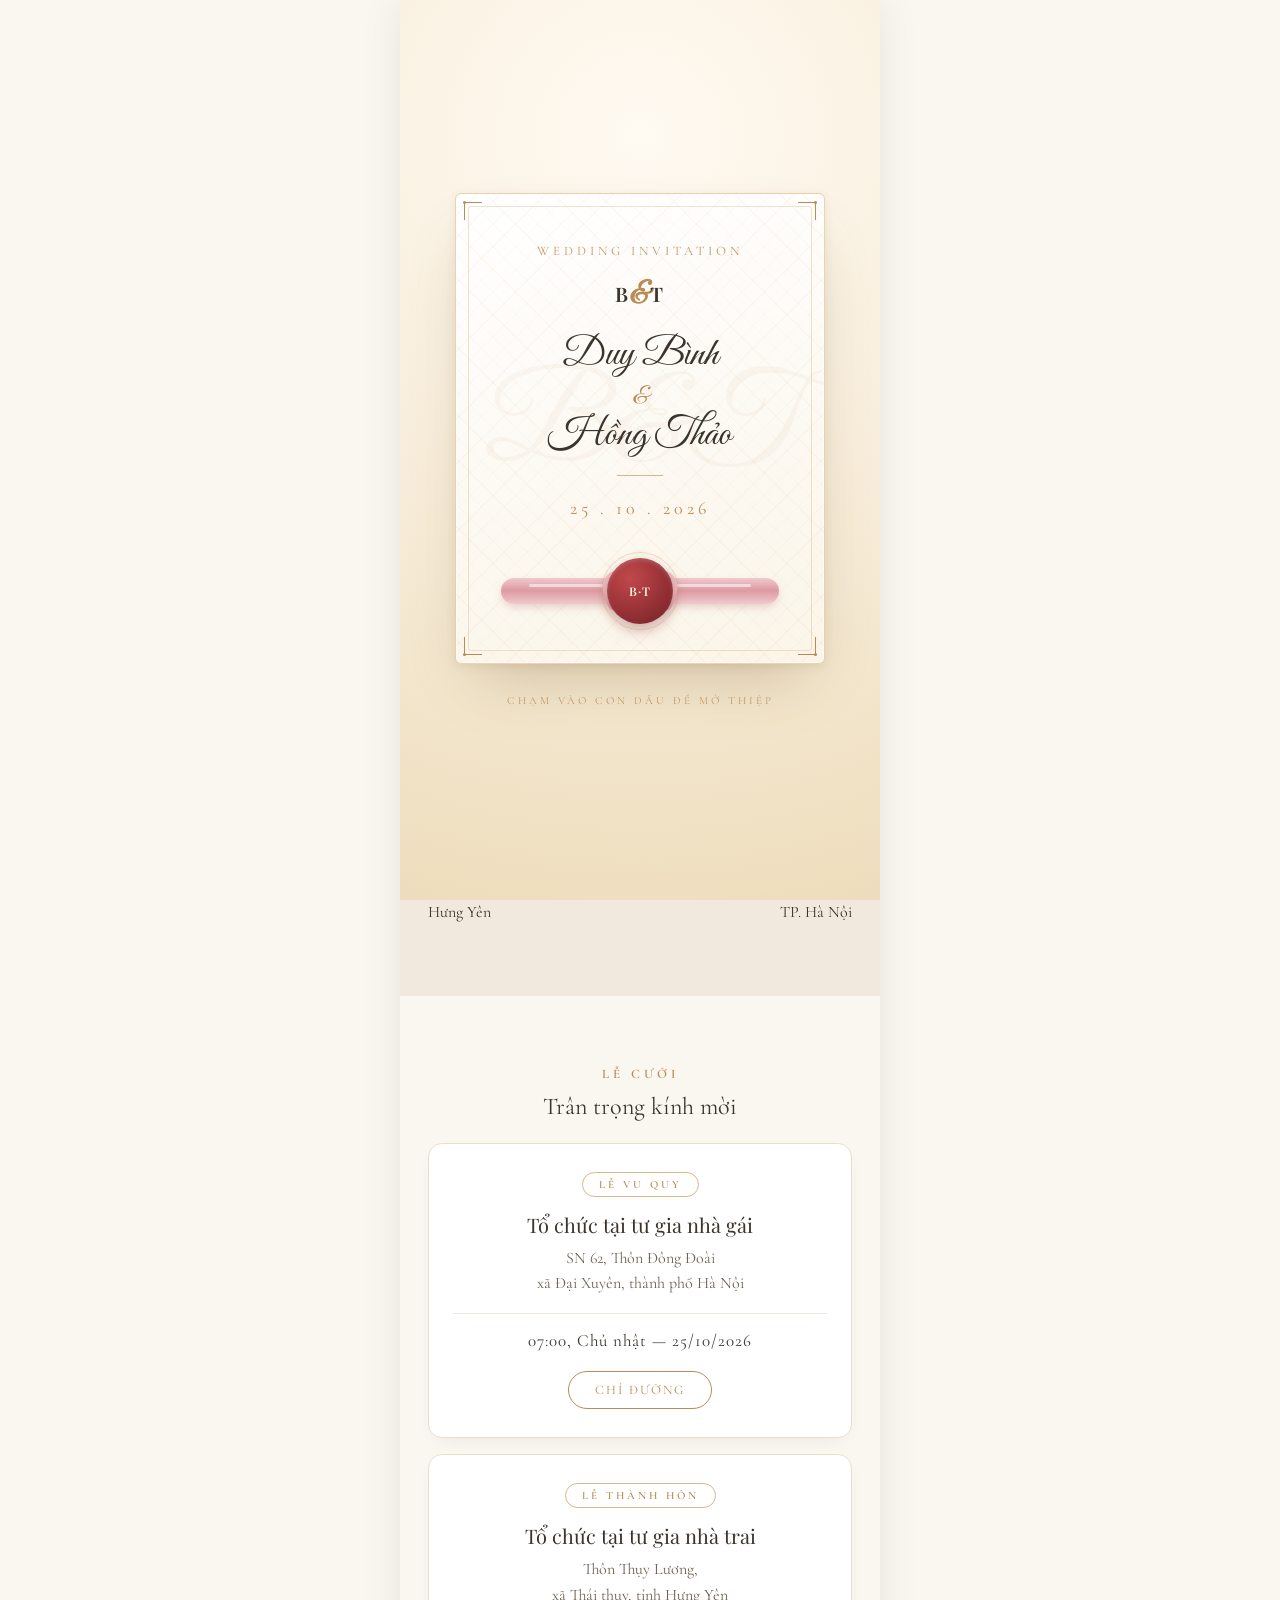
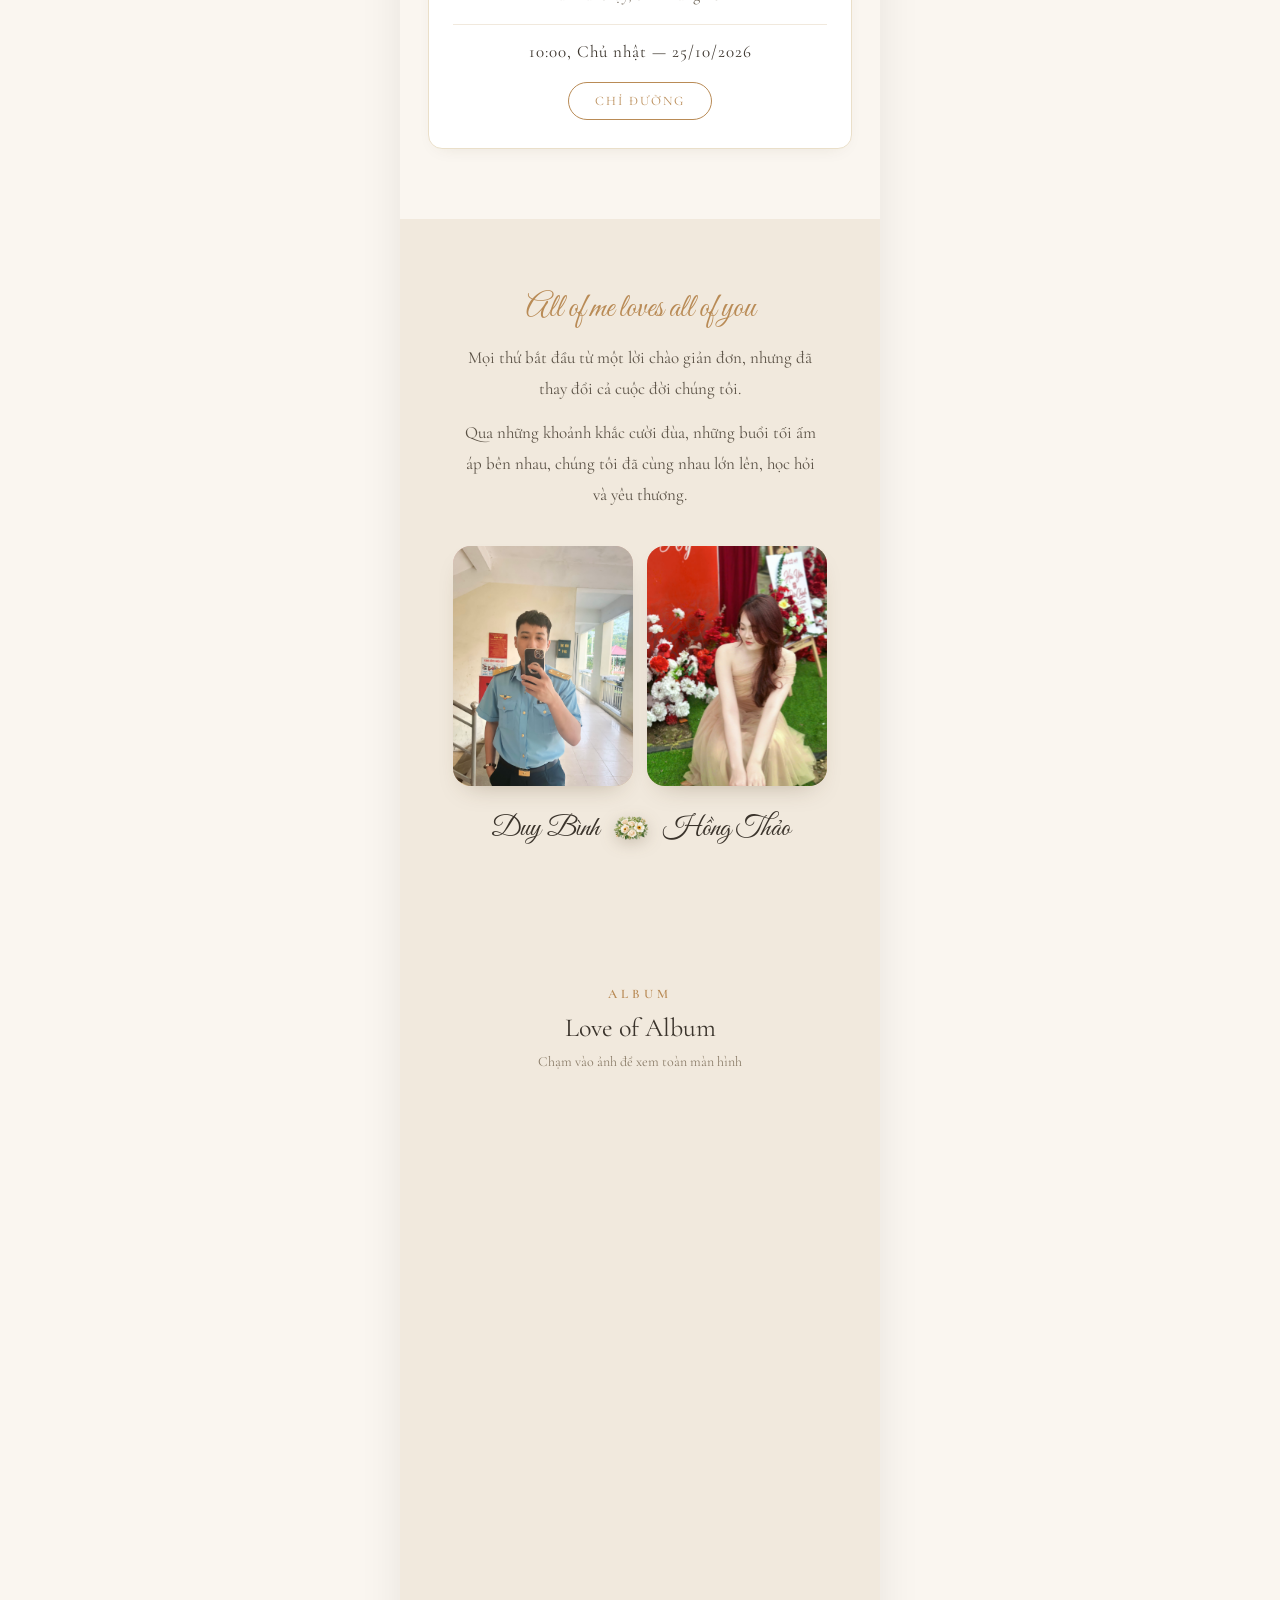
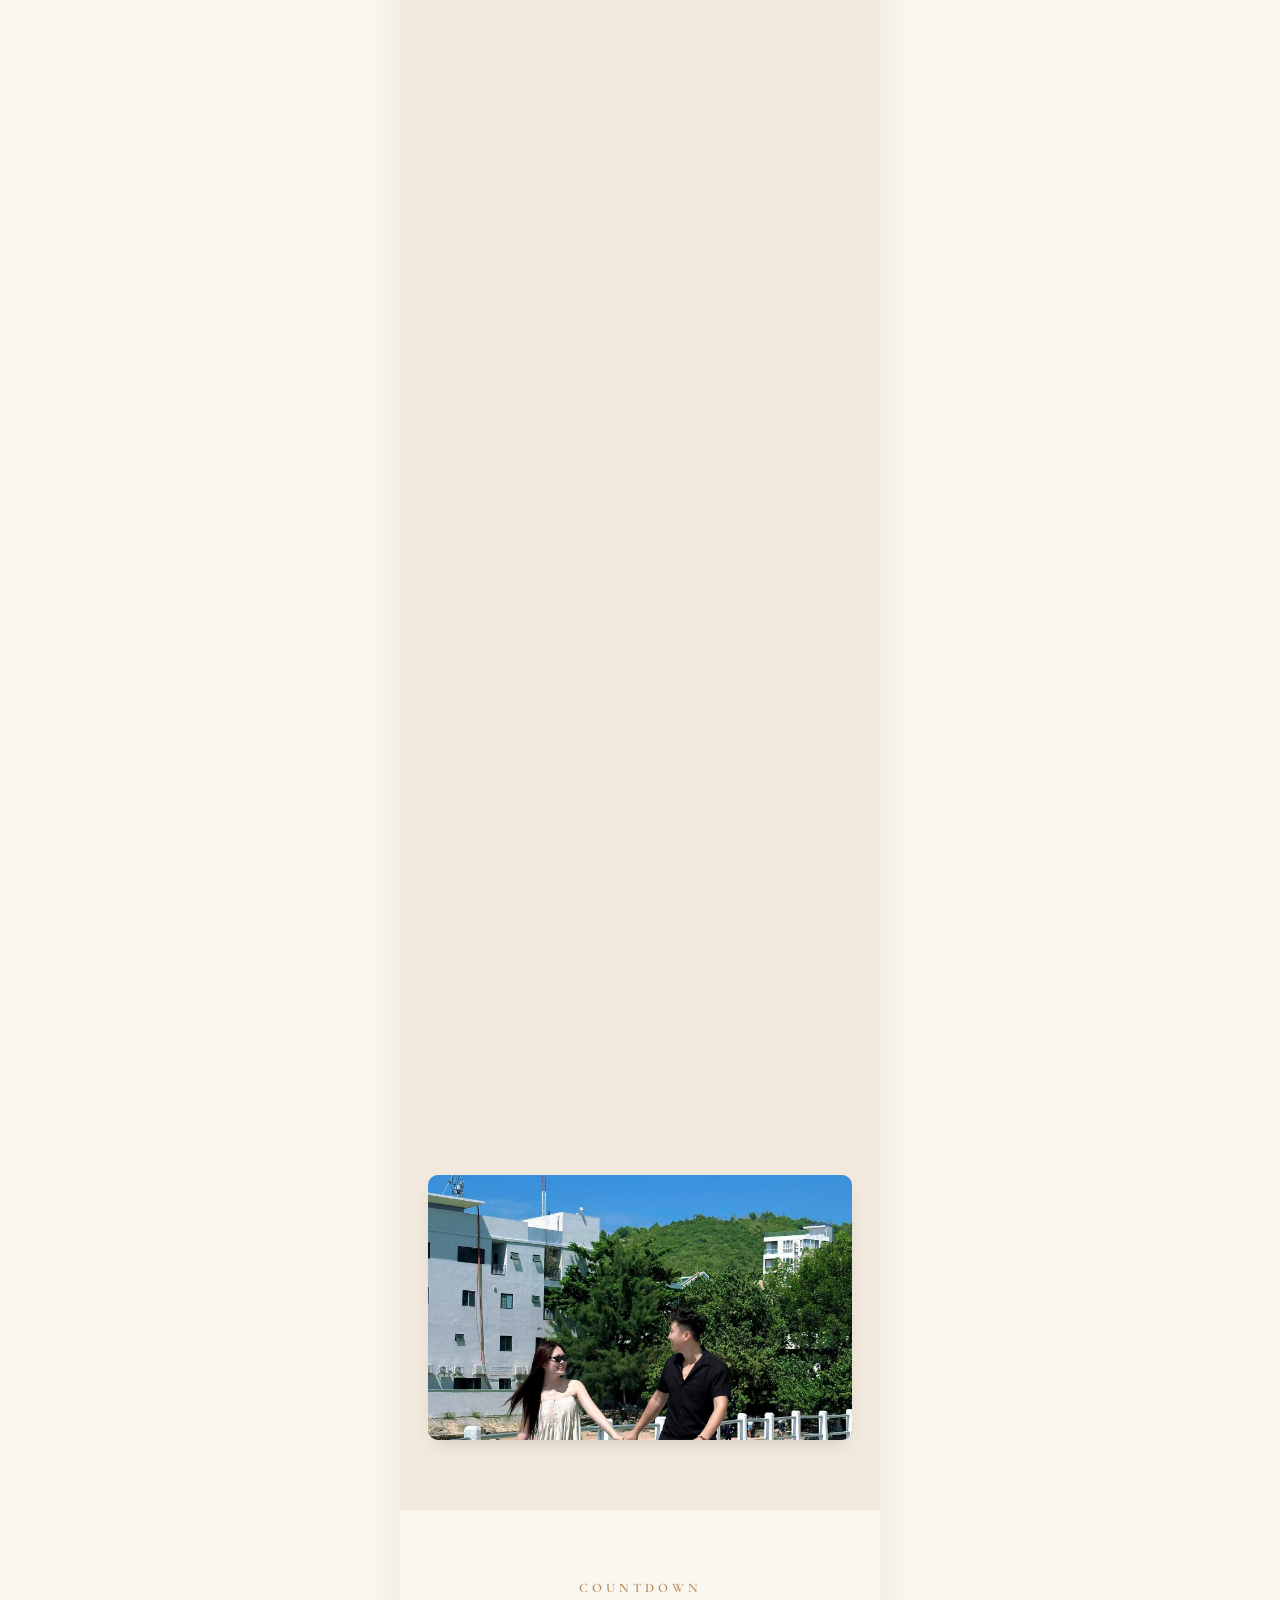
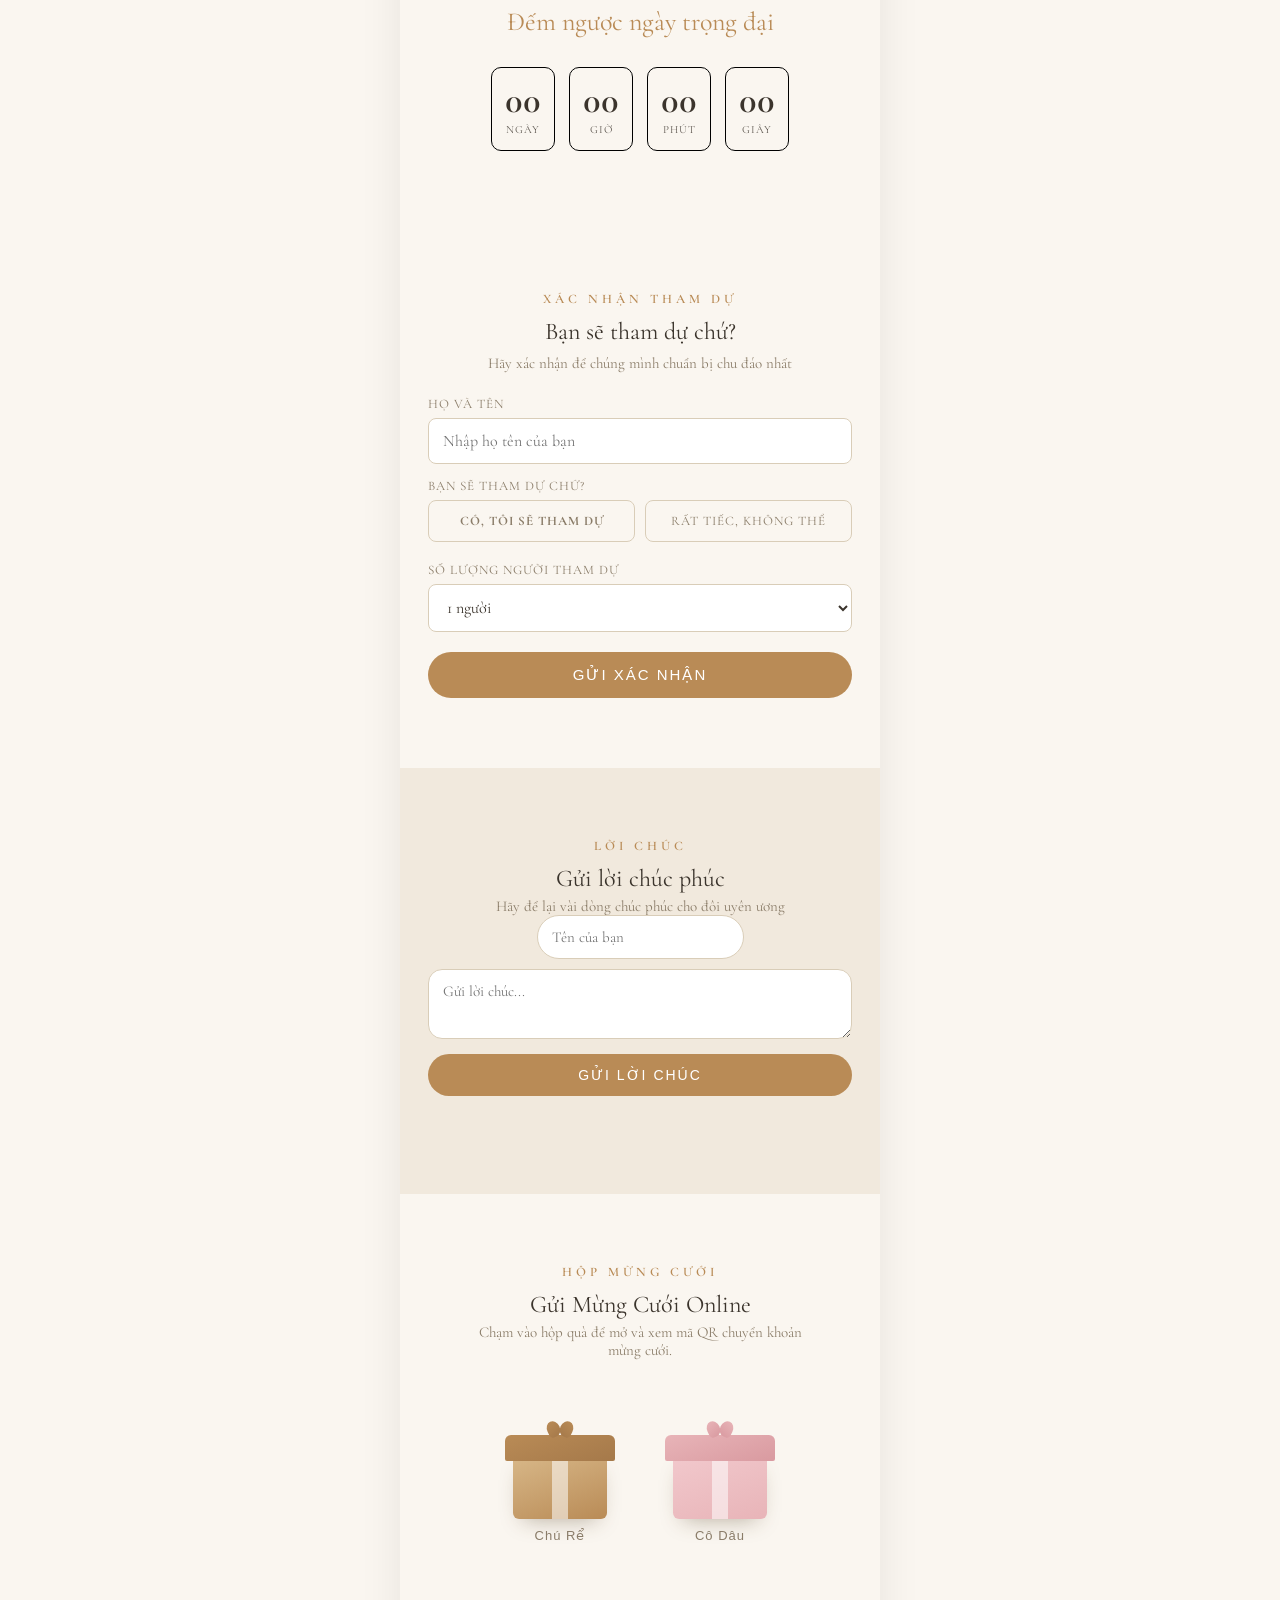
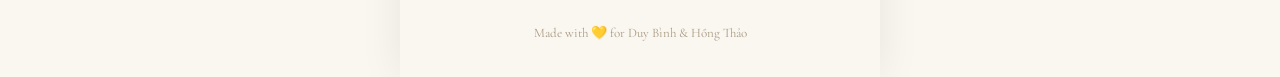
==== commit 079b9687: "Add files via upload" ====
--- a/index.html
+++ b/index.html
@@ -25,7 +25,7 @@
 <link rel="preconnect" href="https://fonts.googleapis.com">
 <link rel="preconnect" href="https://fonts.gstatic.com" crossorigin>
 <link href="https://fonts.googleapis.com/css2?family=Great+Vibes&family=Playfair+Display:ital,wght@0,400;0,600;1,400&family=Cormorant+Garamond:wght@400;500;600&display=swap" rel="stylesheet">
-<link rel="stylesheet" href="style.css?v=5">
+<link rel="stylesheet" href="style.css?v=6">
 </head>
 <body>
  
@@ -301,7 +301,7 @@
 <script src="https://www.gstatic.com/firebasejs/10.12.2/firebase-database-compat.js"></script>
 
 <!-- App logic -->
-<script src="script.js?v=5"></script>
+<script src="script.js?v=6"></script>
 
 </body>
 </html>
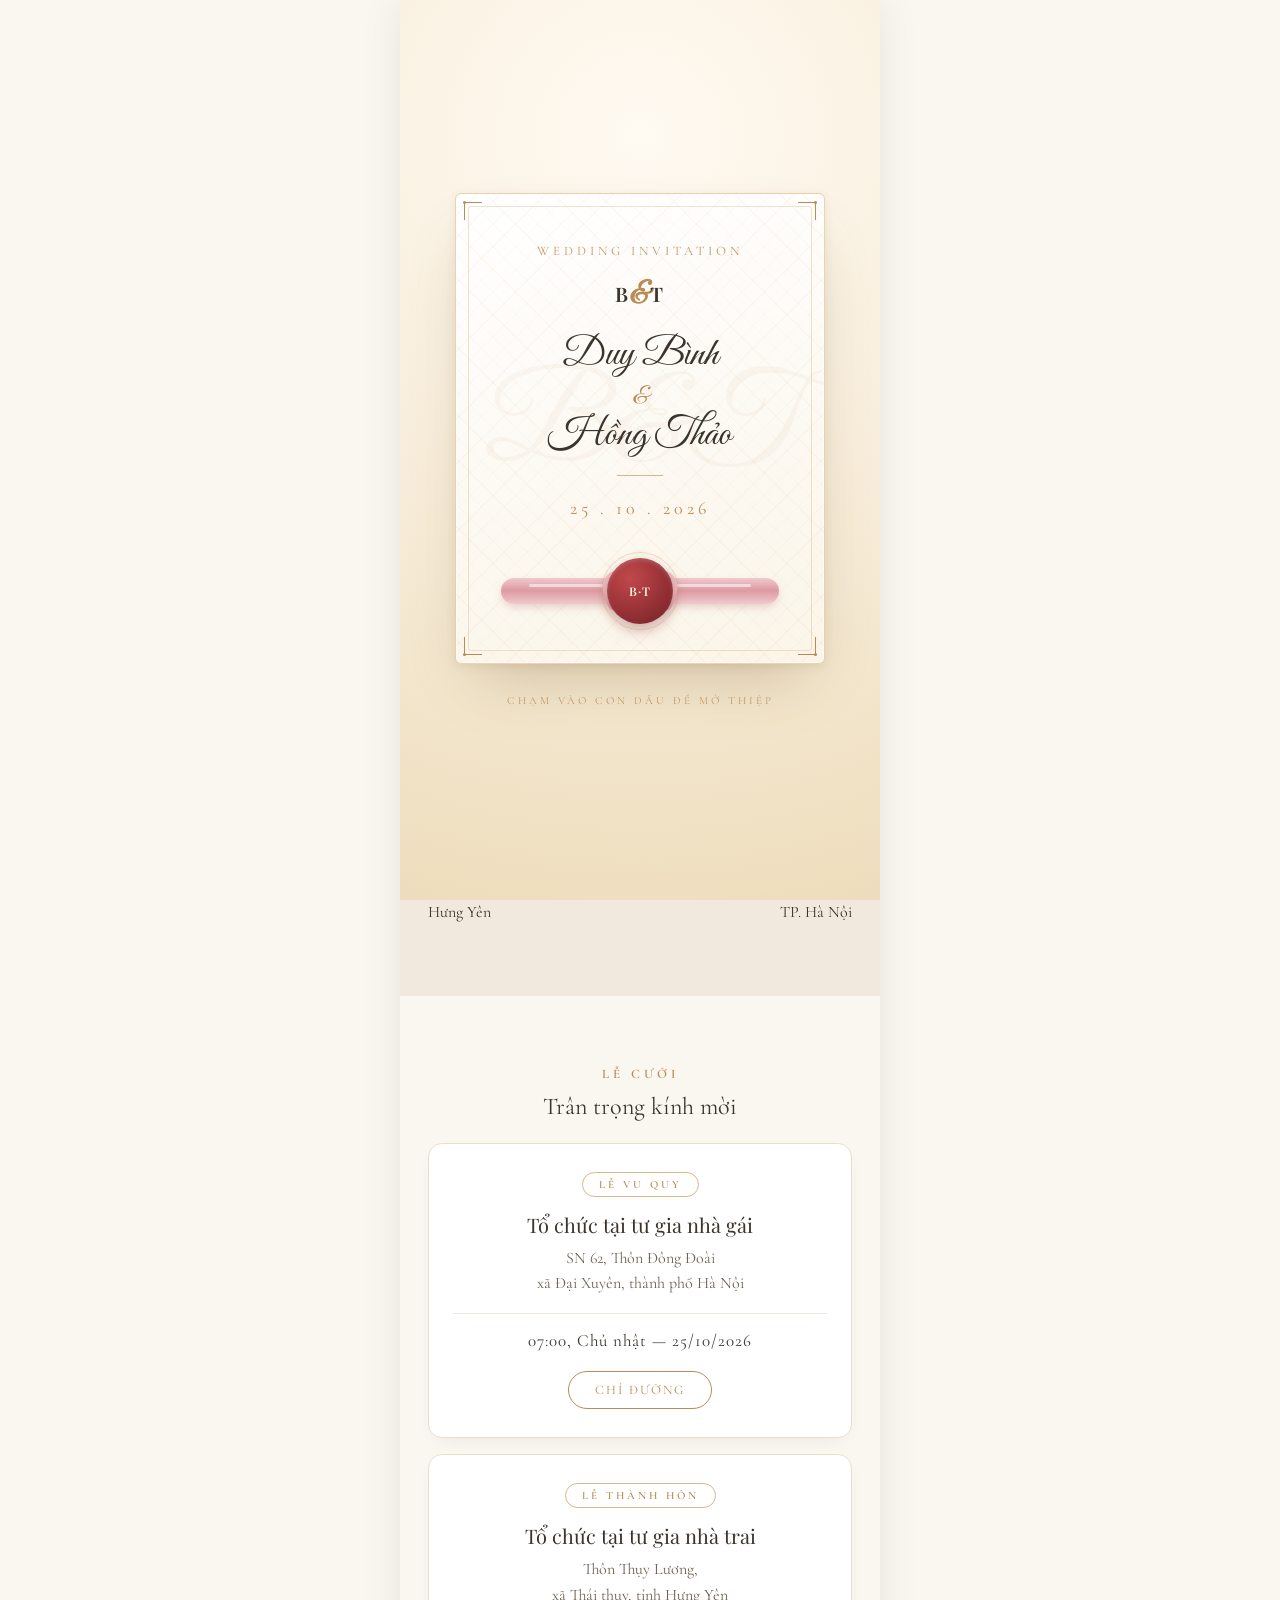
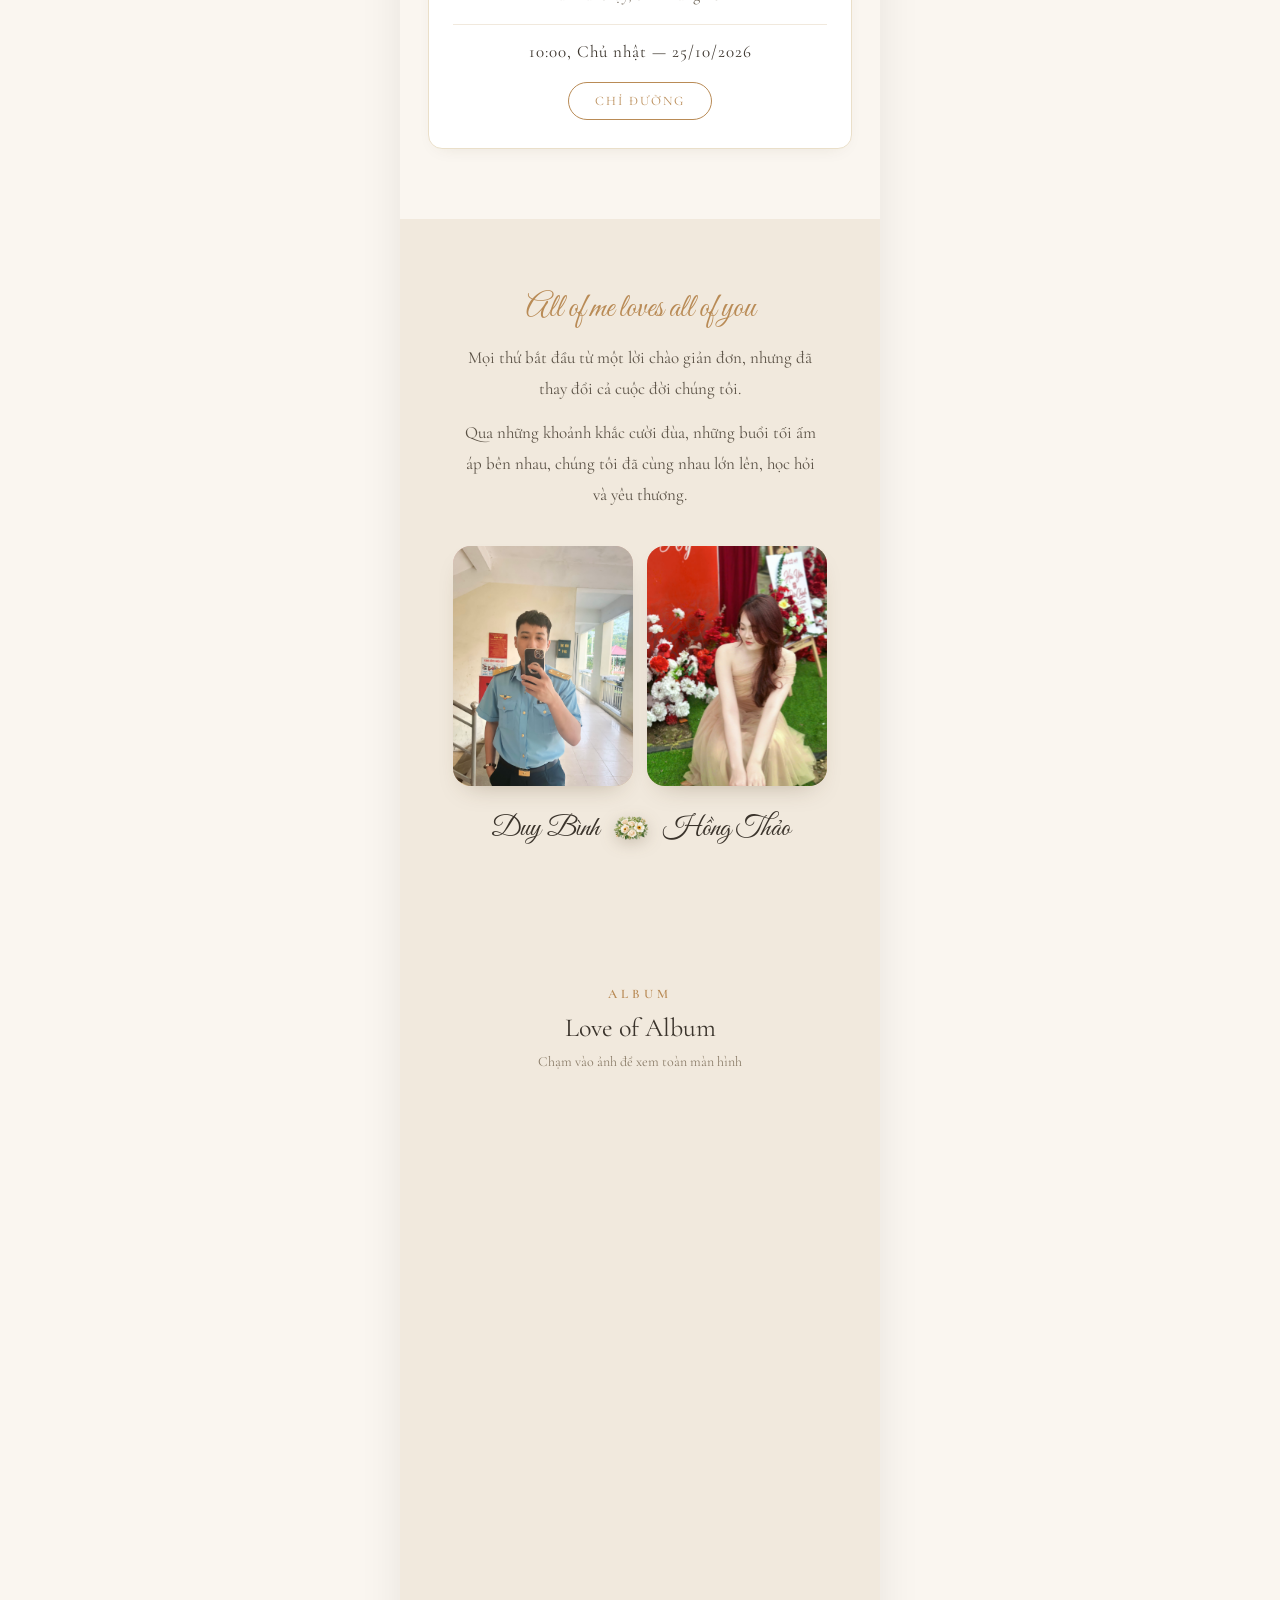
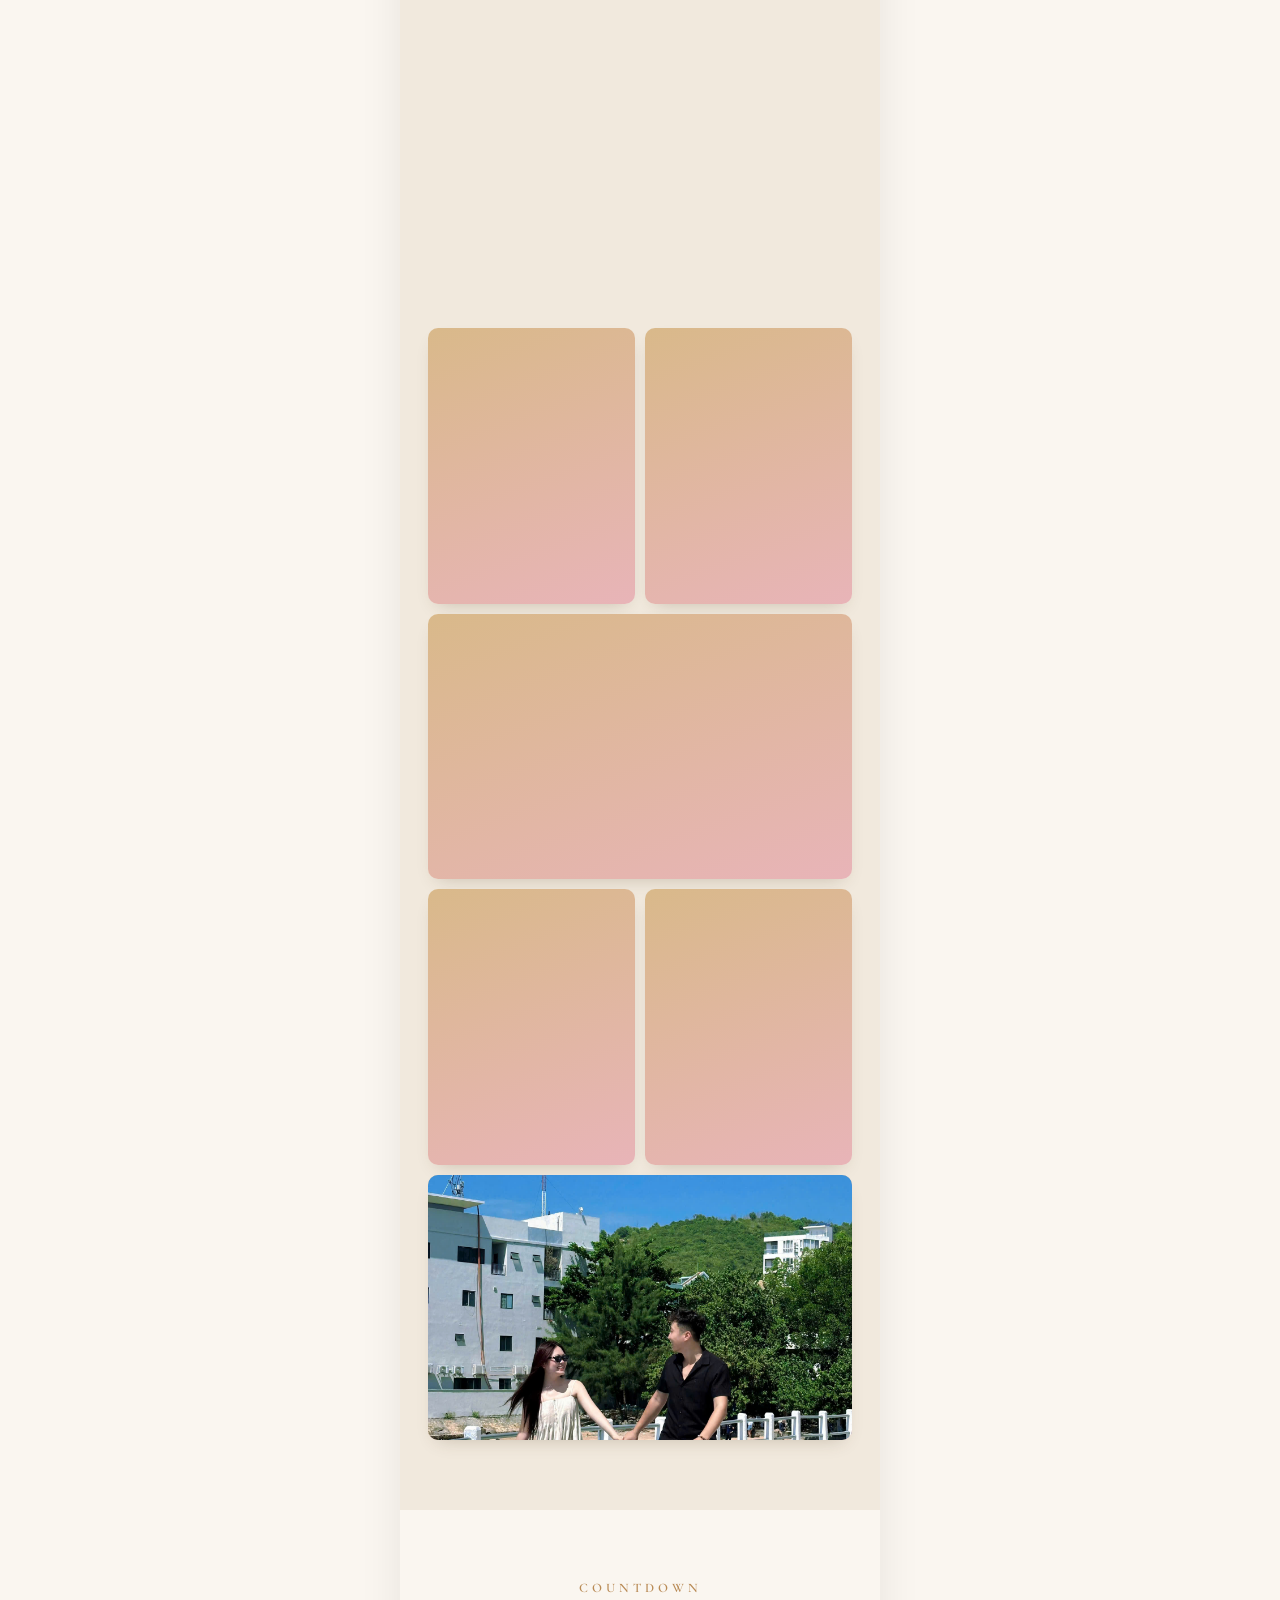
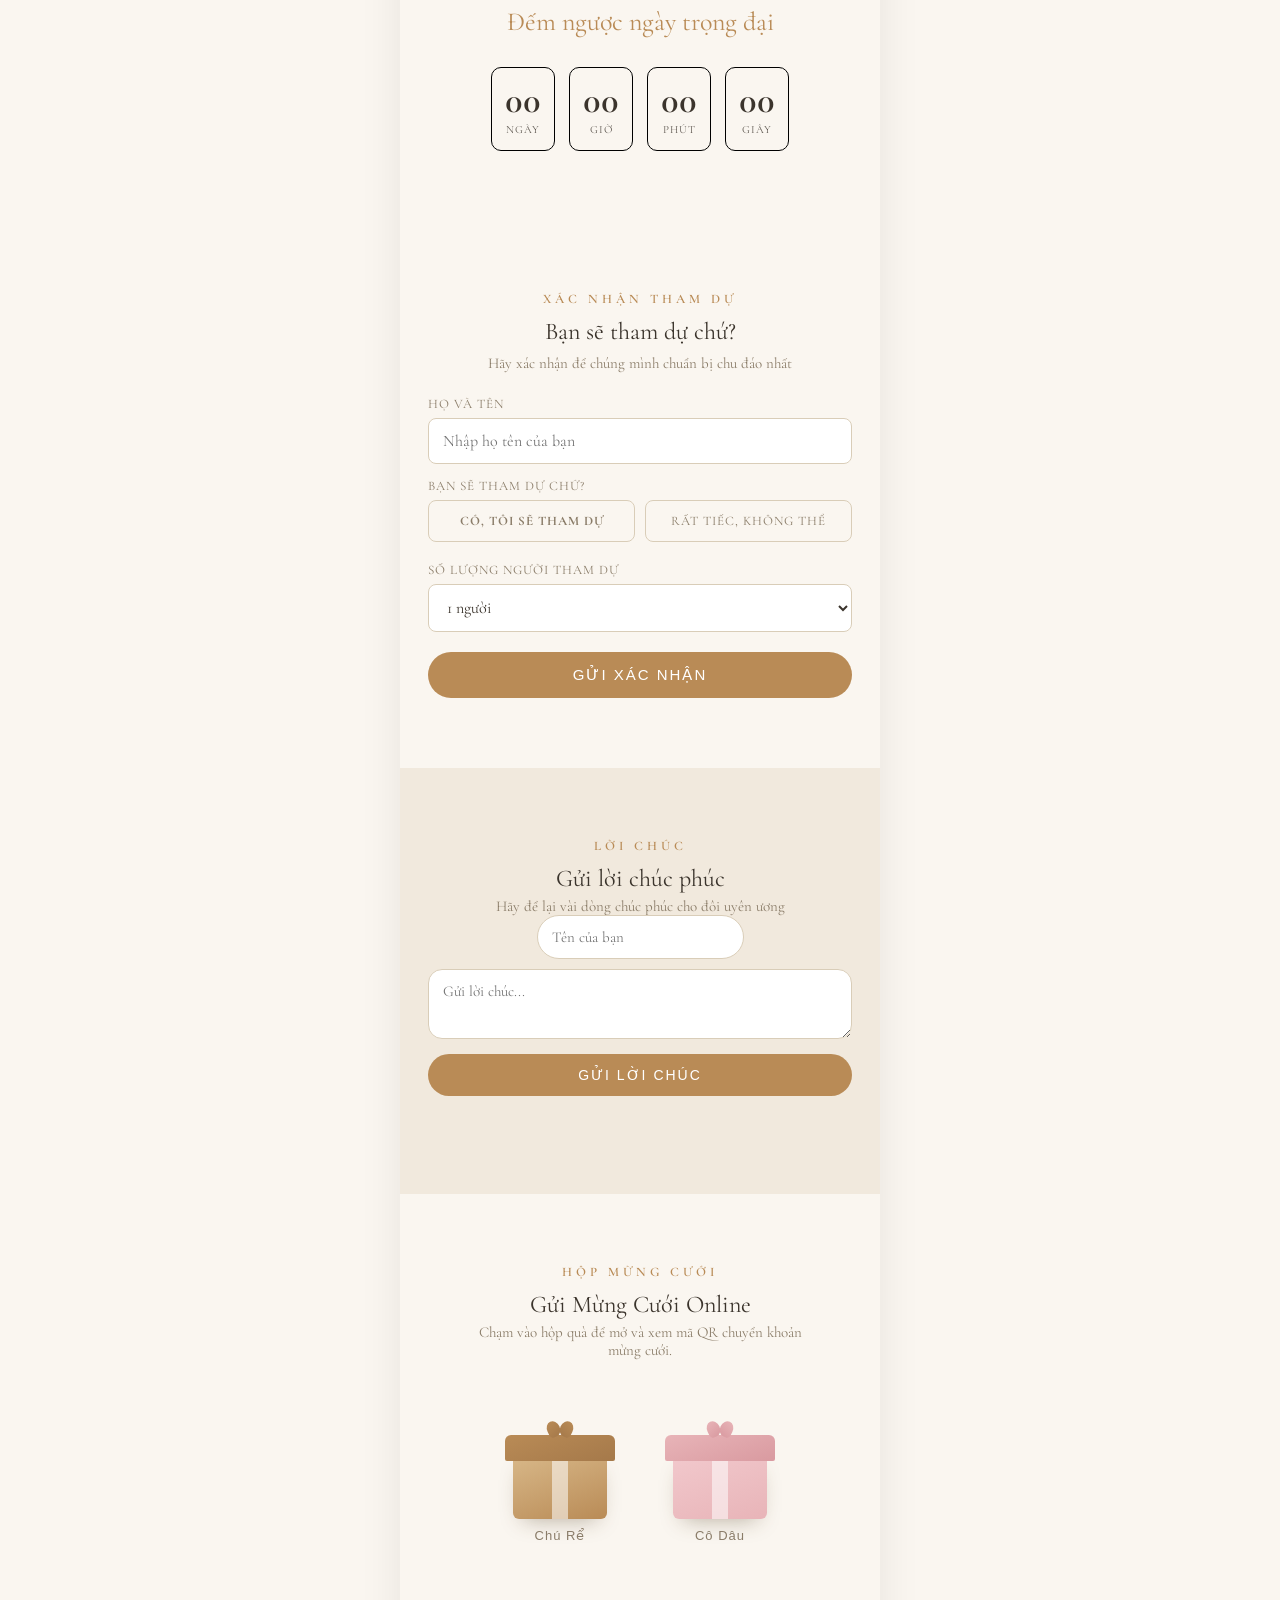
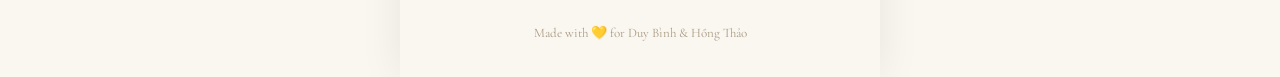
==== commit cfa45609: "Add files via upload" ====
--- a/index.html
+++ b/index.html
@@ -18,7 +18,10 @@
 <meta property="og:image:type" content="image/jpeg">
 <meta property="og:image:width" content="1200">
 <meta property="og:image:height" content="630">
-<meta property="og:url" content="https://duybinhphp.github.io/binhthaowedding/">
+<!-- KHÔNG khai báo og:url ở đây: nếu khai, Facebook/Messenger sẽ coi đây là "địa chỉ
+     chính thức duy nhất" của trang và tự thay link cá nhân hoá (?g=..., #g=...) bằng
+     đúng link gốc này ngay khi bấm Gửi - đó là lý do tên khách luôn bị mất. Bỏ trống
+     để Messenger giữ nguyên URL thật đang được chia sẻ. -->
 <meta property="og:type" content="website">
 <meta property="fb:app_id" content="2177525933144656">
  
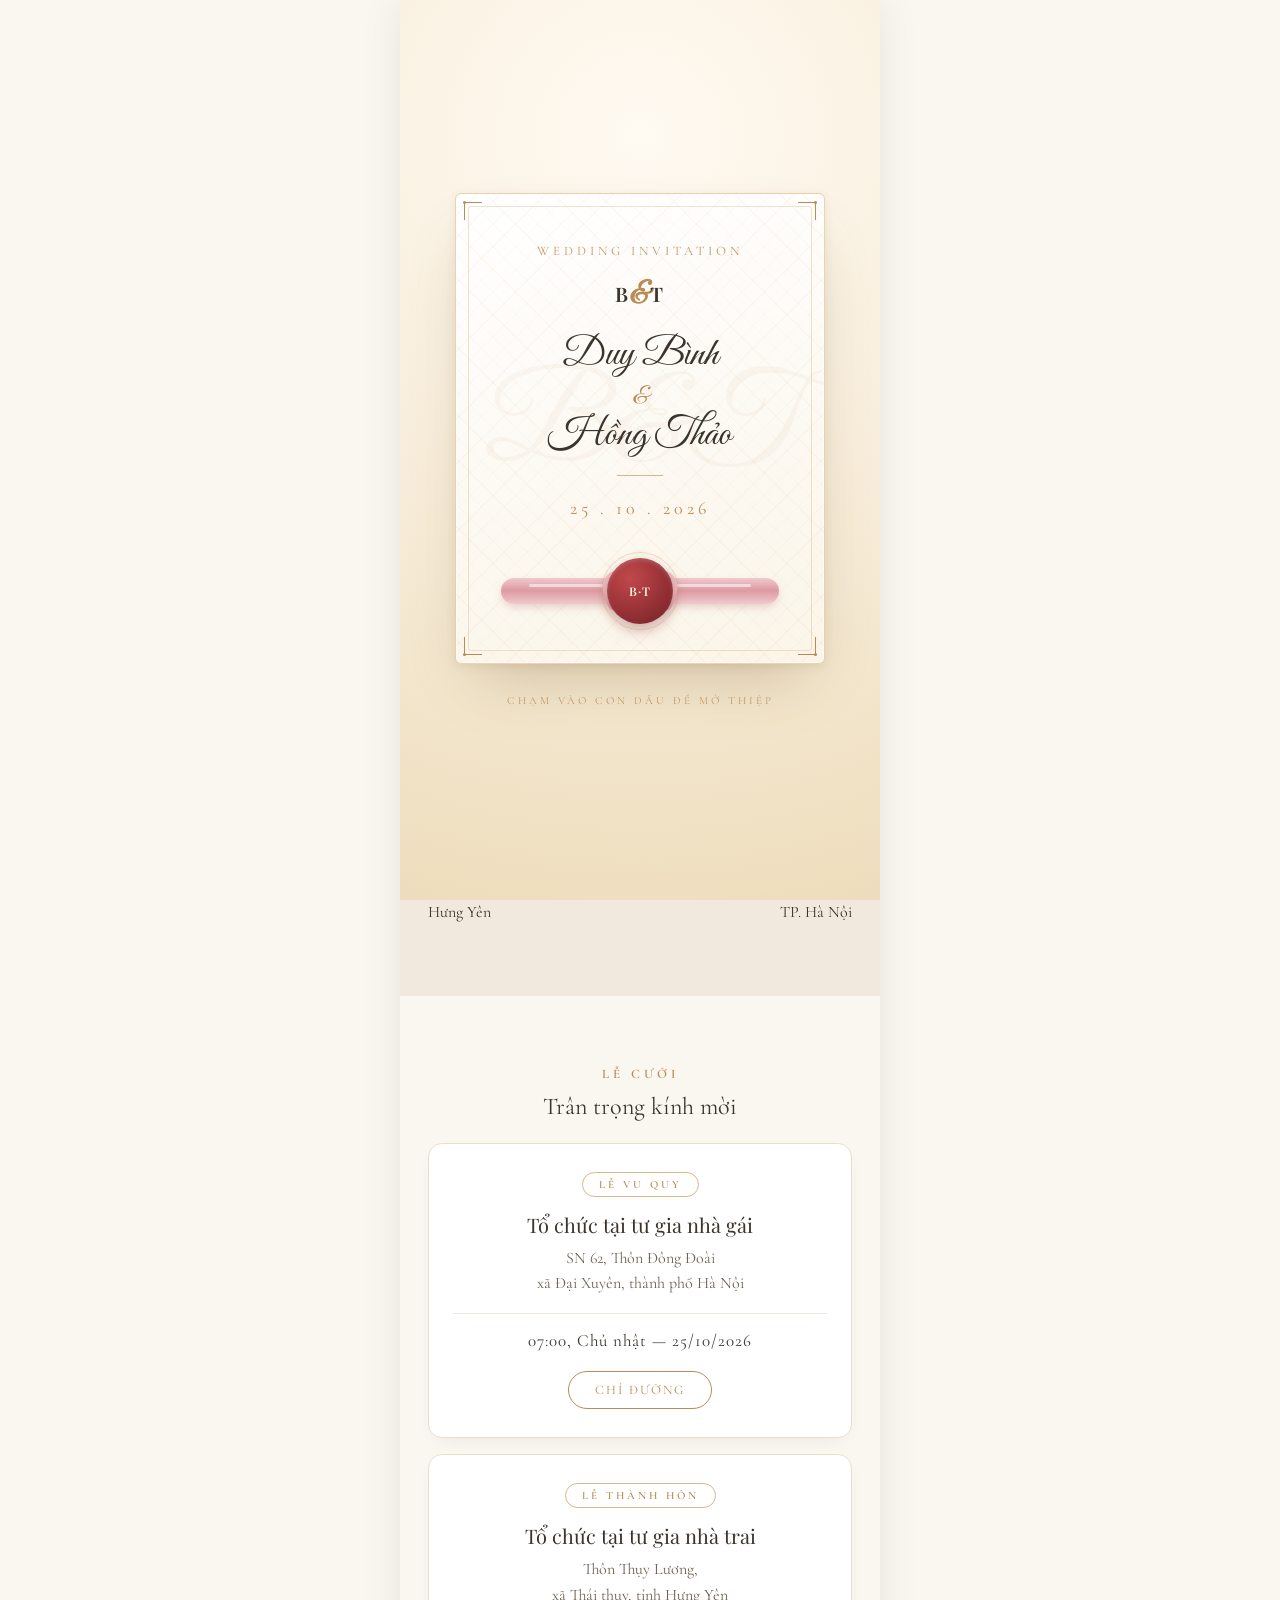
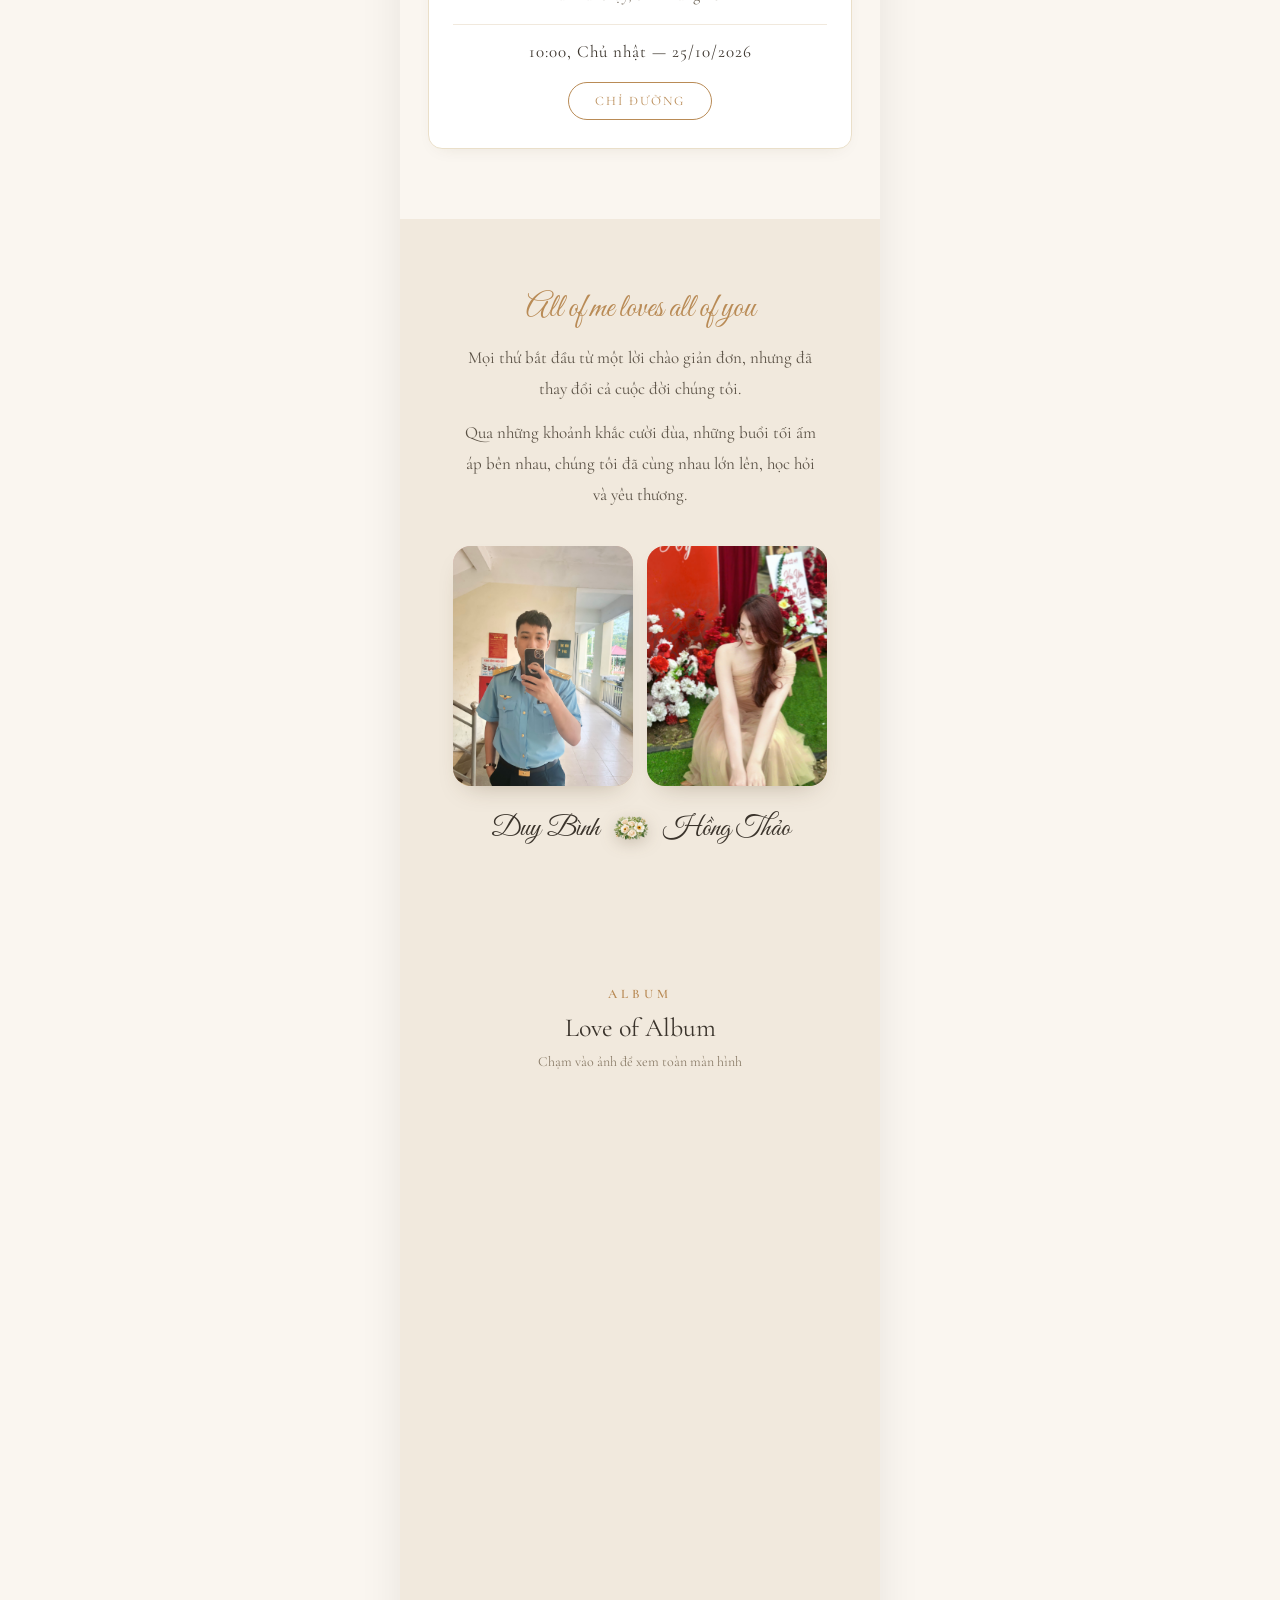
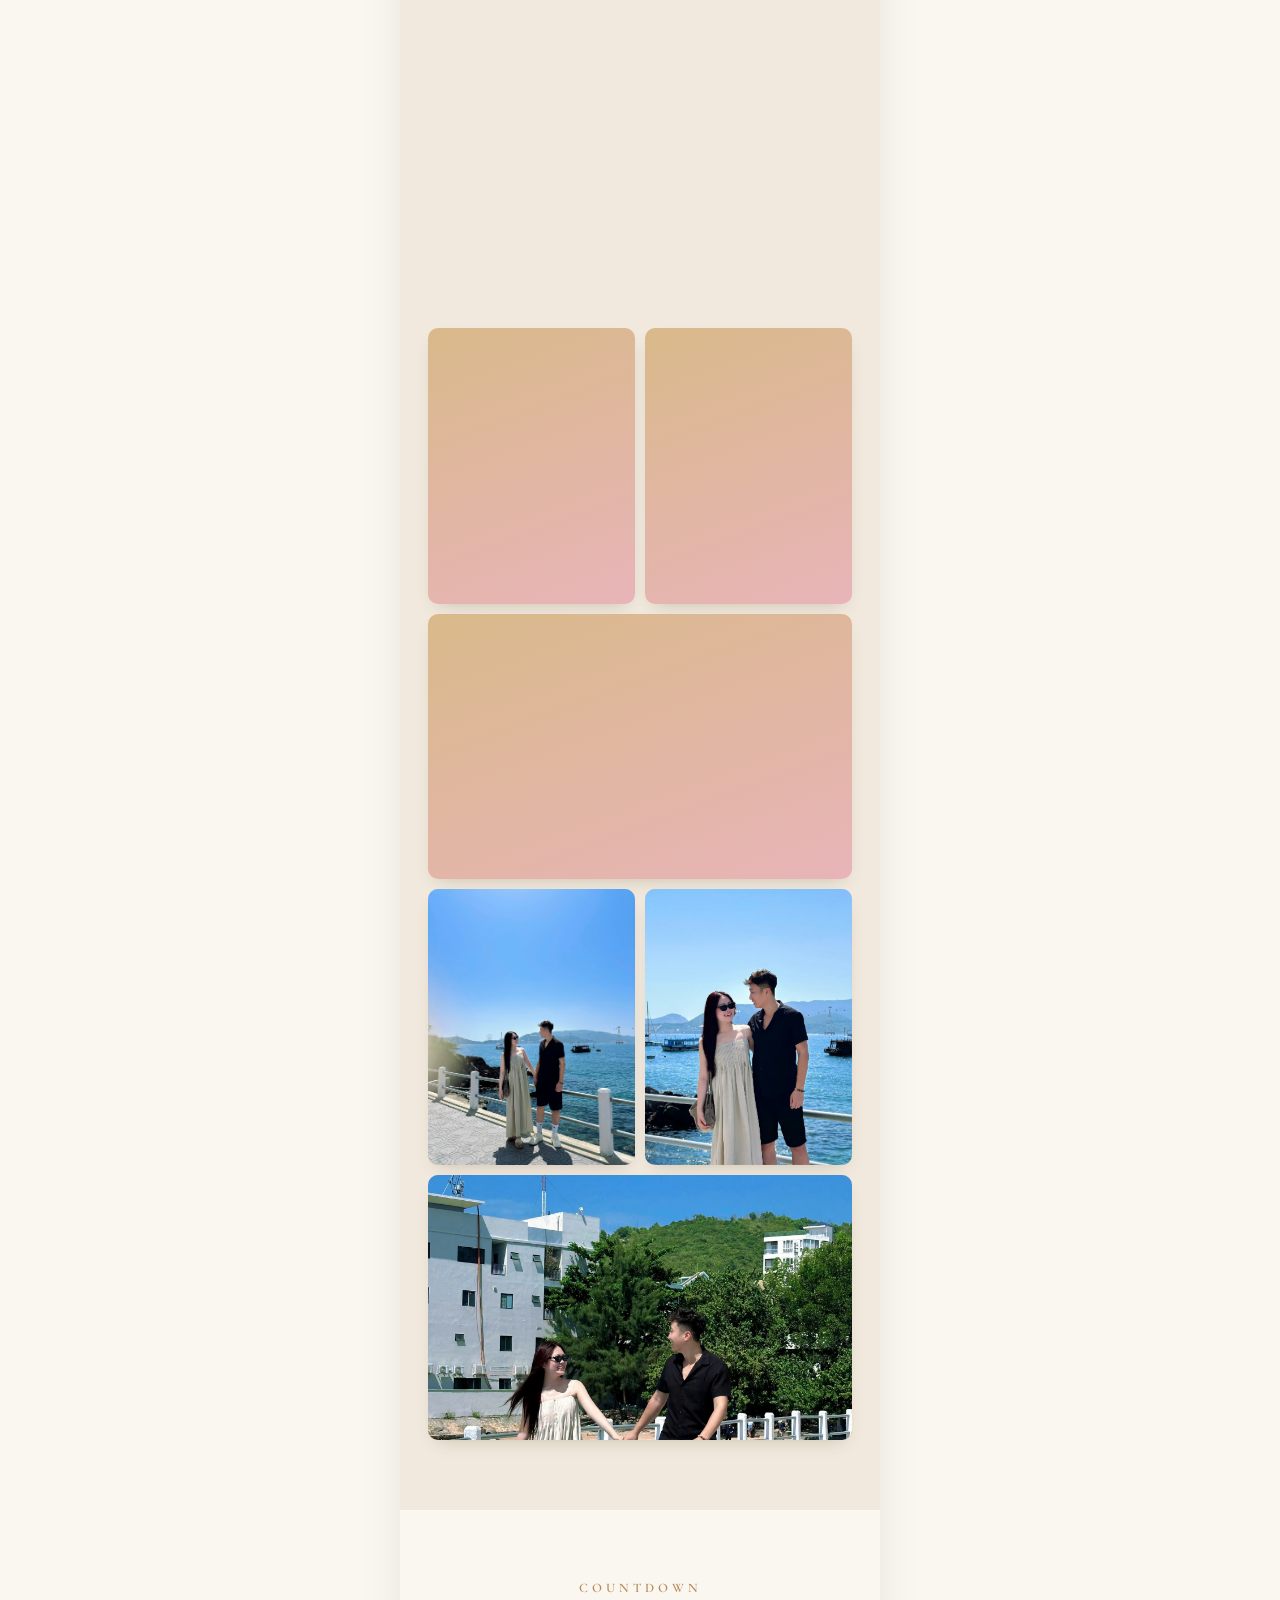
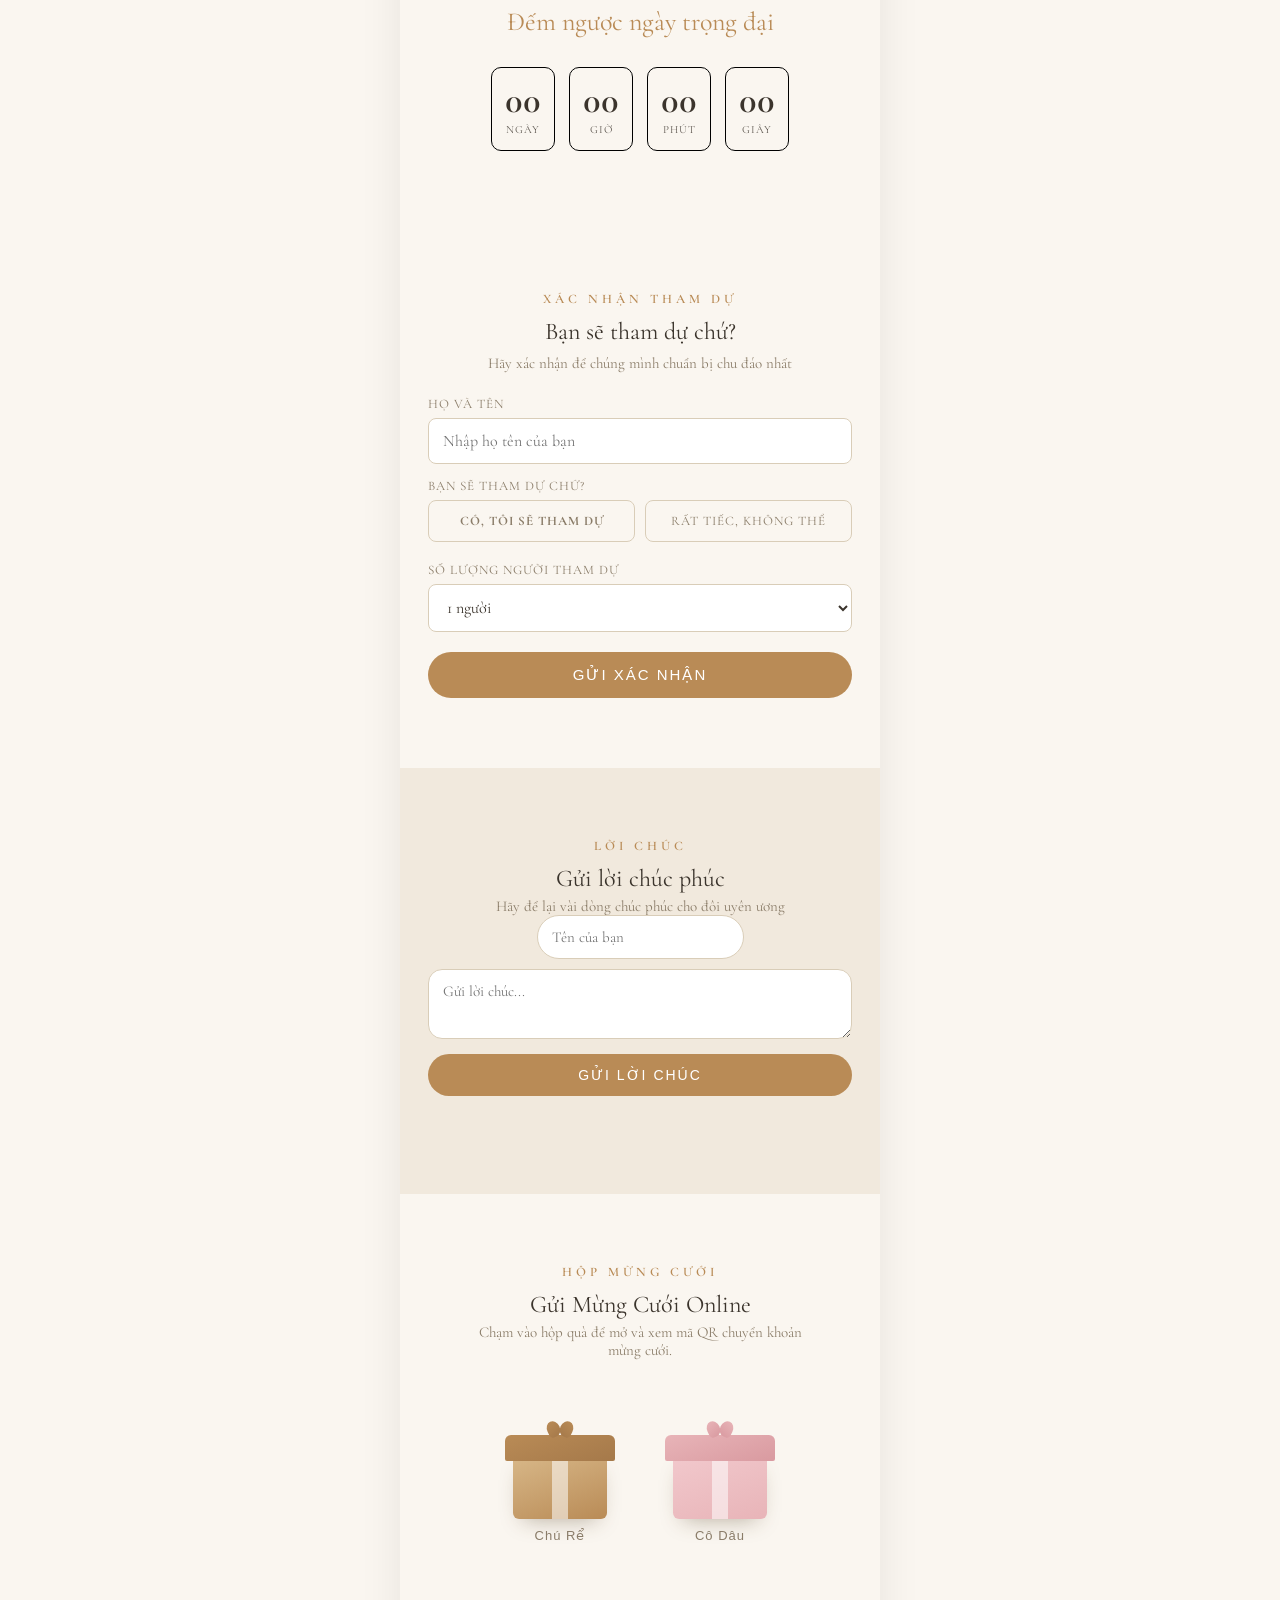
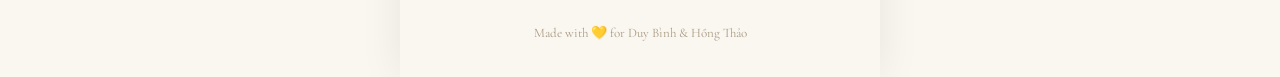
==== commit 58a0891f: "Add files via upload" ====
--- a/index.html
+++ b/index.html
@@ -22,6 +22,7 @@
      chính thức duy nhất" của trang và tự thay link cá nhân hoá (?g=..., #g=...) bằng
      đúng link gốc này ngay khi bấm Gửi - đó là lý do tên khách luôn bị mất. Bỏ trống
      để Messenger giữ nguyên URL thật đang được chia sẻ. -->
+<meta property="og:url" content="https://duybinhphp.github.io/binhthaowedding/">
 <meta property="og:type" content="website">
 <meta property="fb:app_id" content="2177525933144656">
  
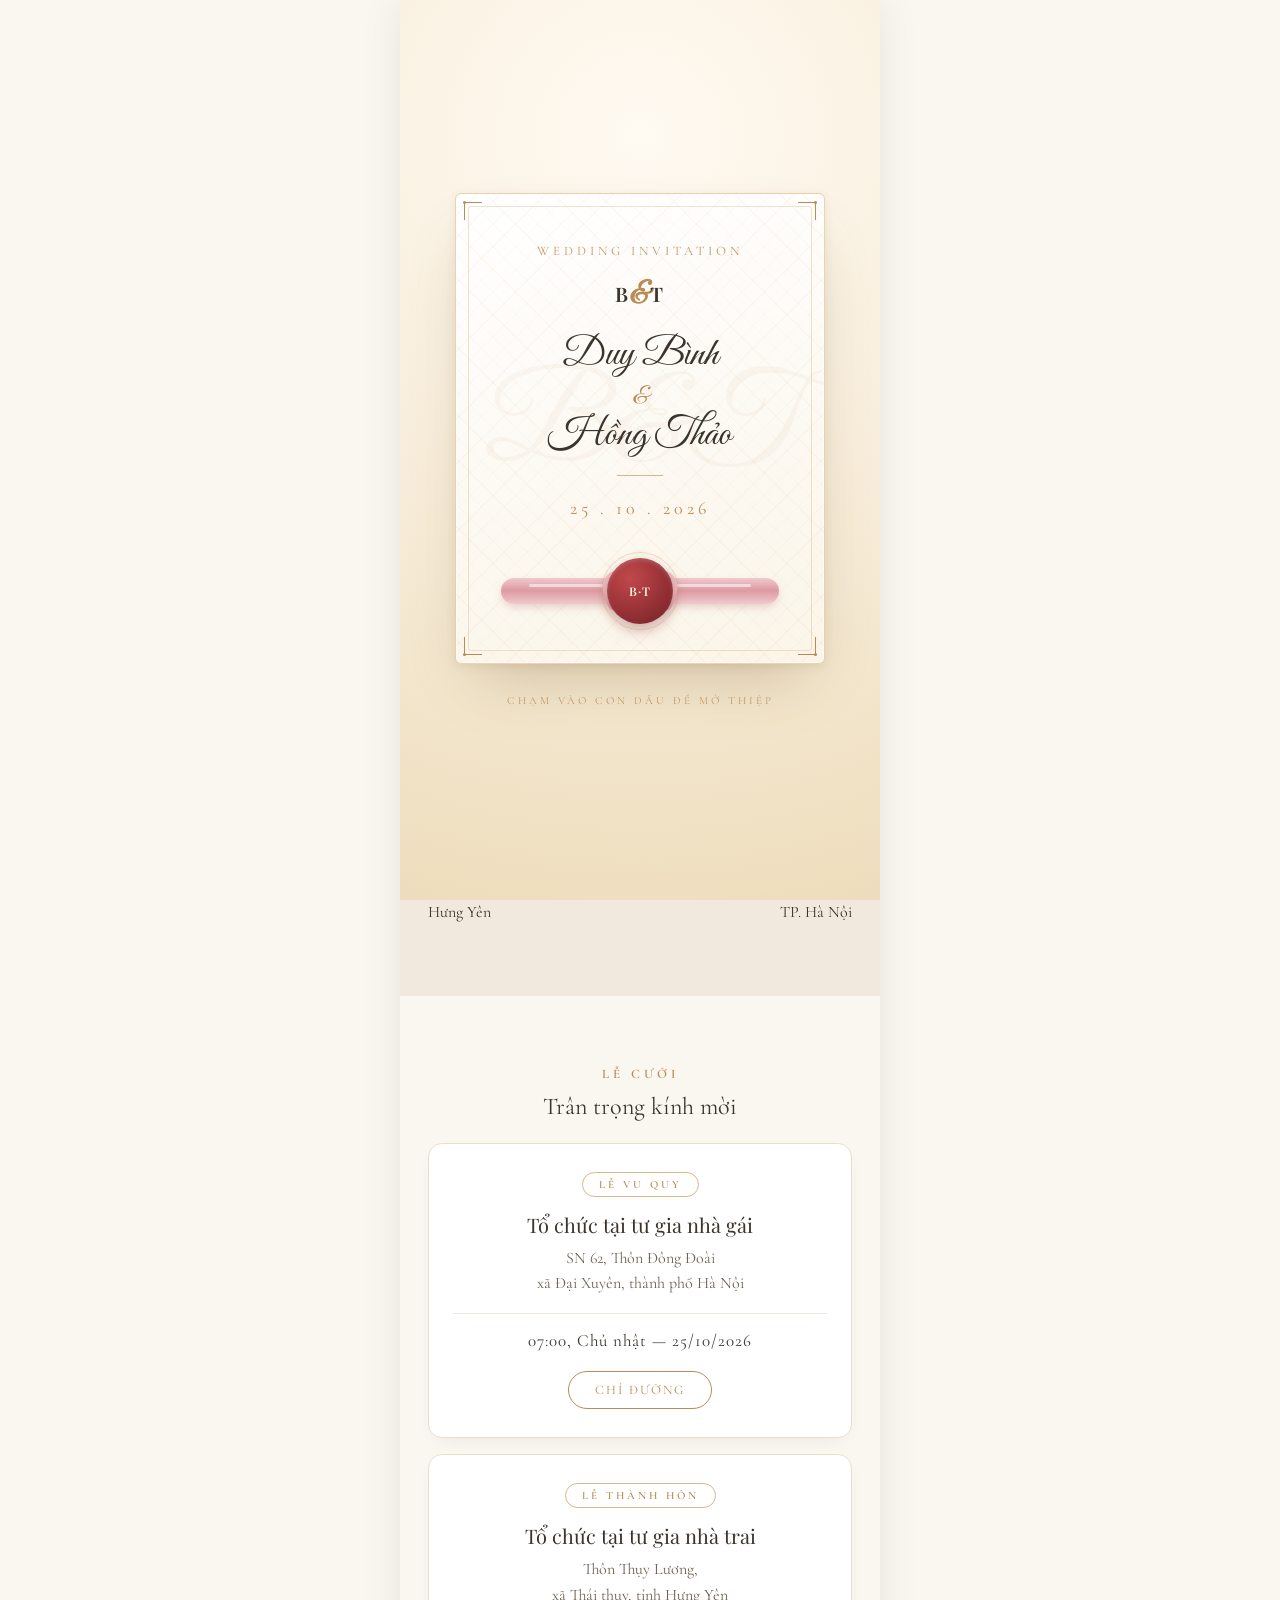
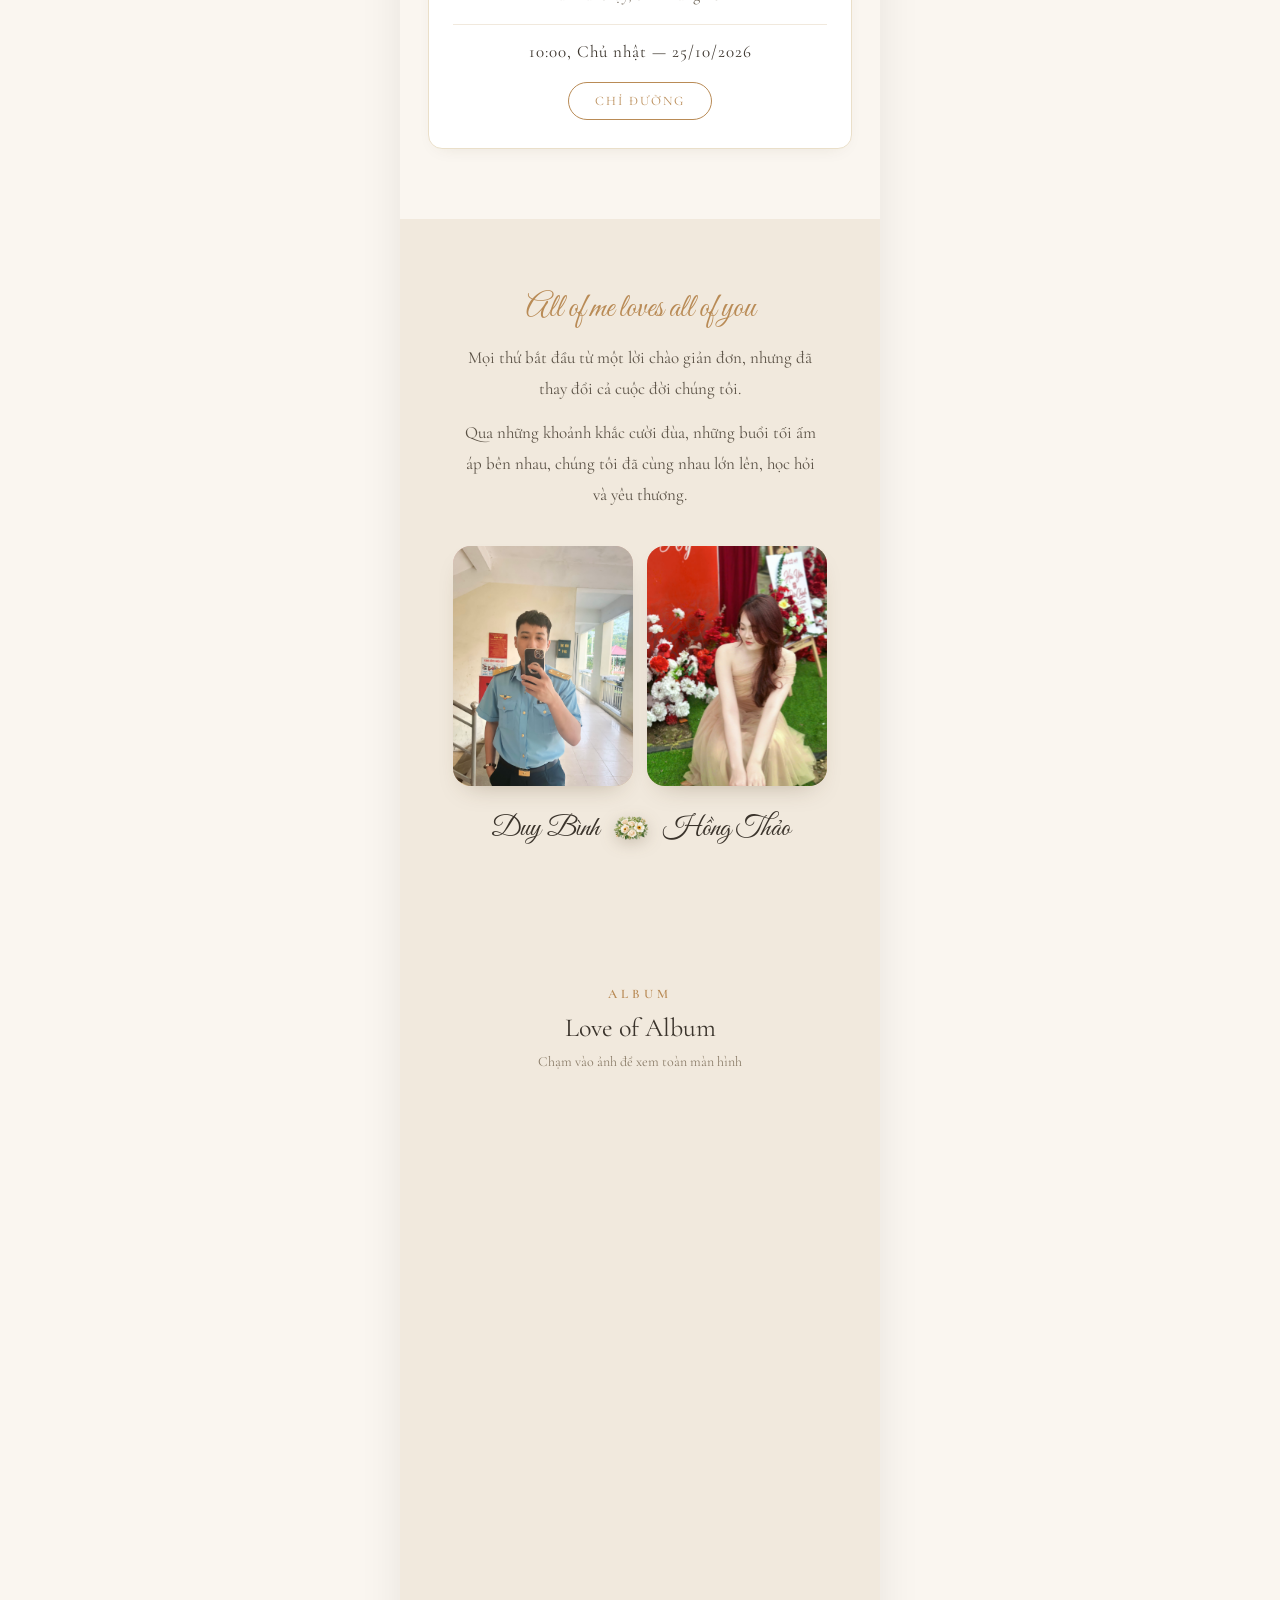
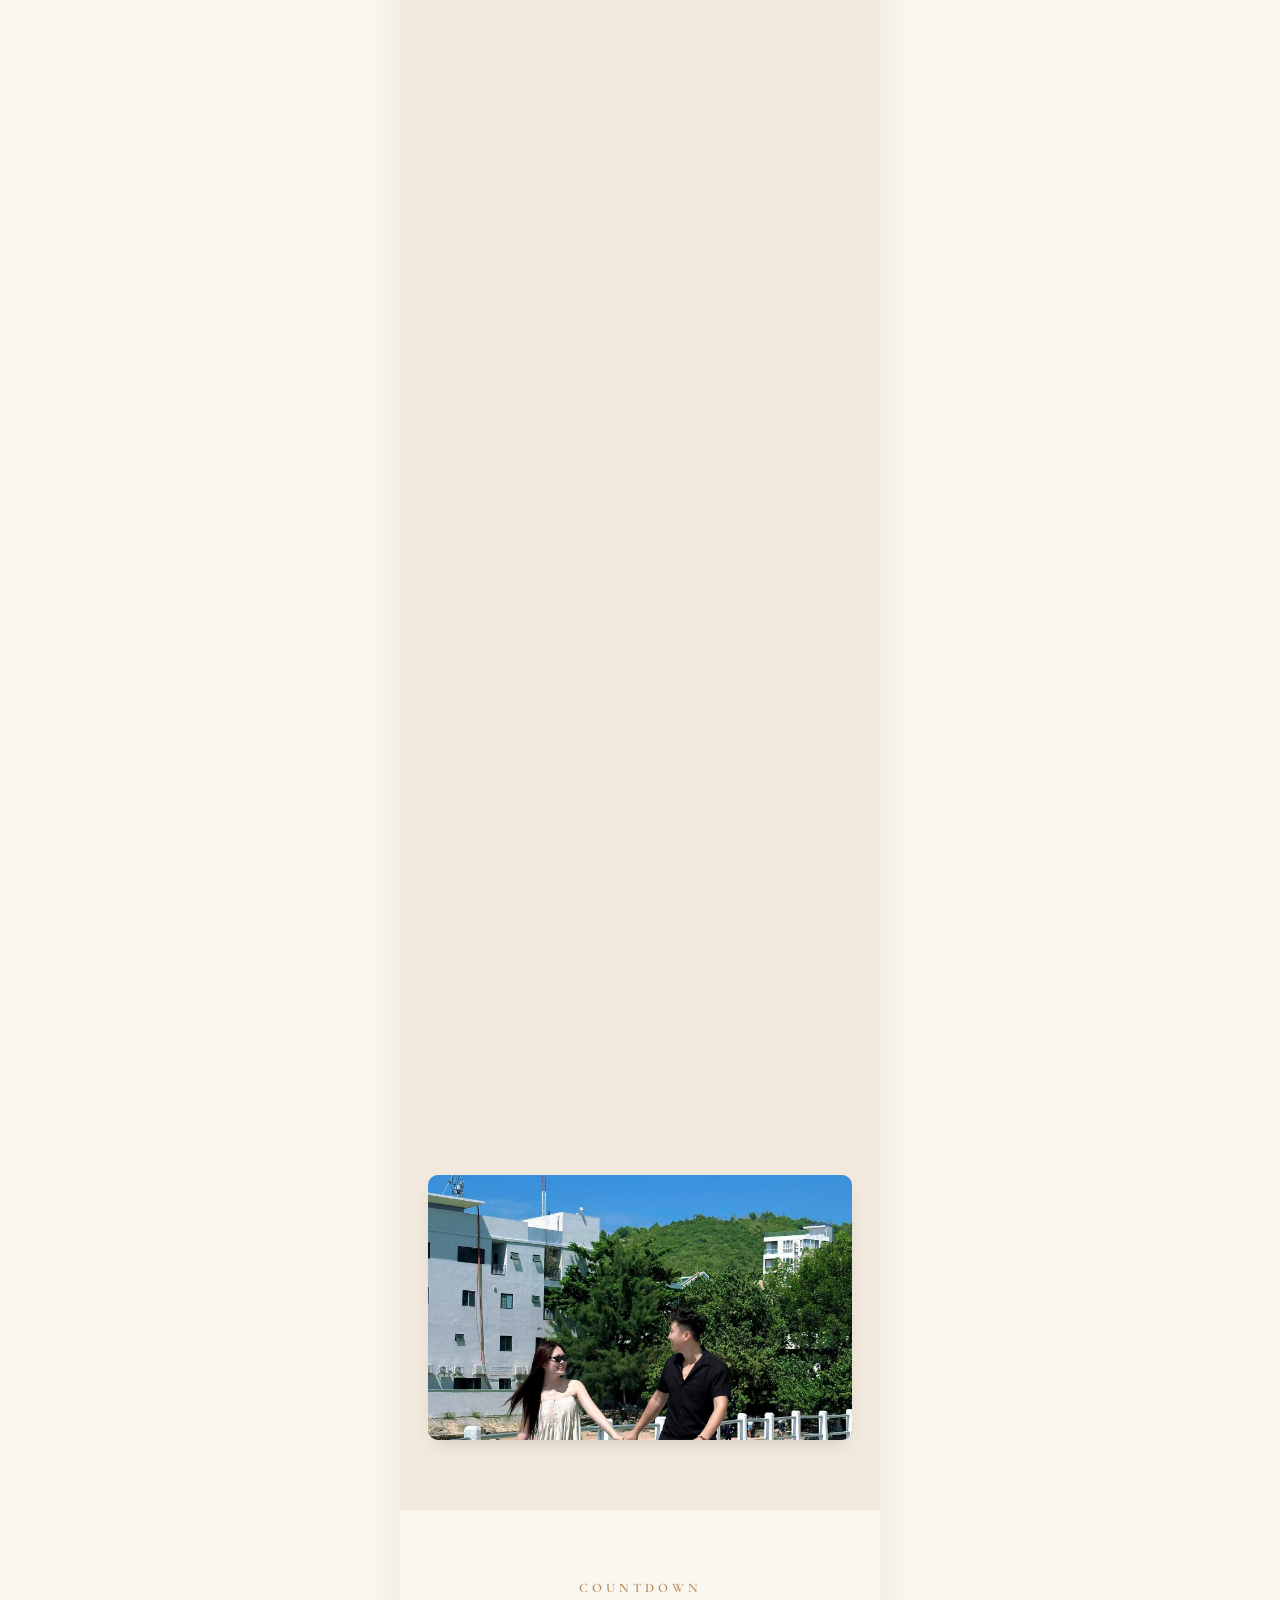
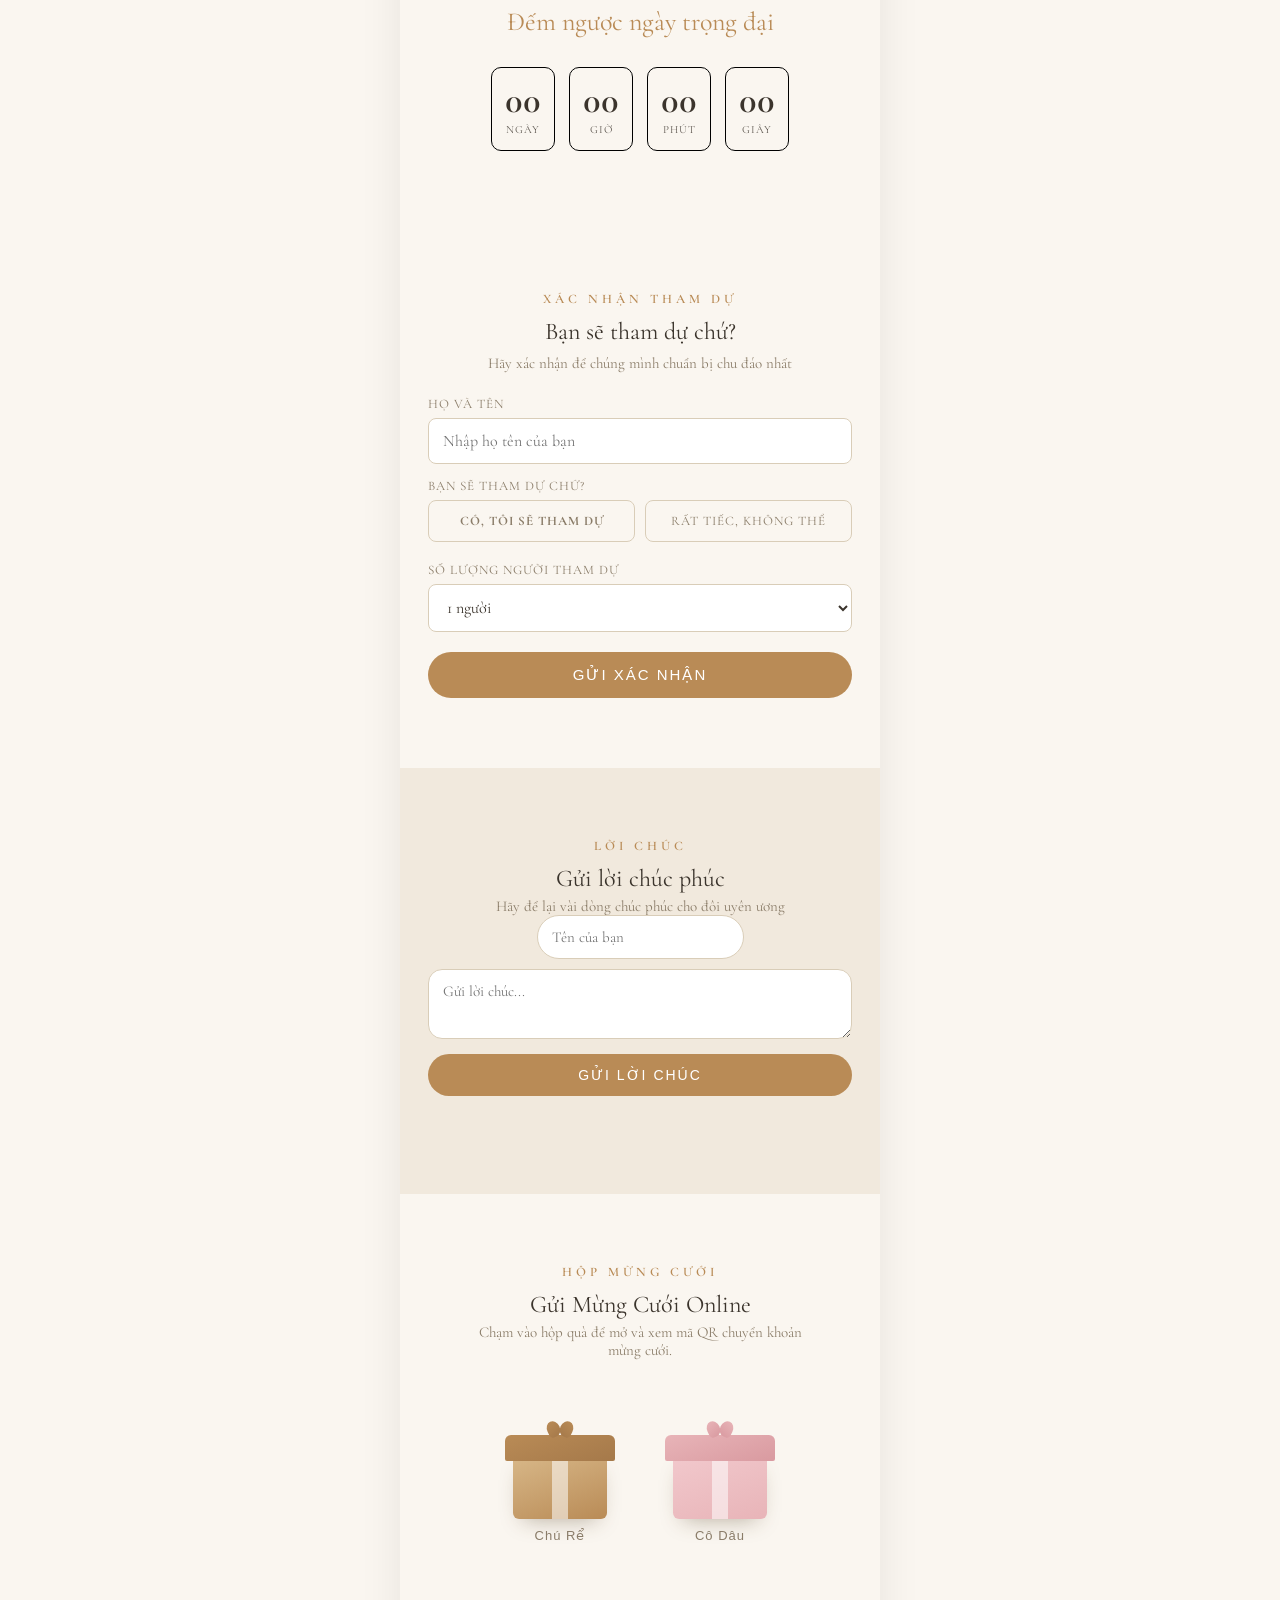
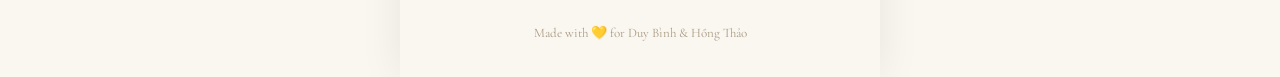
==== commit d9feb85a: "Update index.html" ====
--- a/index.html
+++ b/index.html
@@ -22,7 +22,6 @@
      chính thức duy nhất" của trang và tự thay link cá nhân hoá (?g=..., #g=...) bằng
      đúng link gốc này ngay khi bấm Gửi - đó là lý do tên khách luôn bị mất. Bỏ trống
      để Messenger giữ nguyên URL thật đang được chia sẻ. -->
-<meta property="og:url" content="https://duybinhphp.github.io/binhthaowedding/">
 <meta property="og:type" content="website">
 <meta property="fb:app_id" content="2177525933144656">
  
